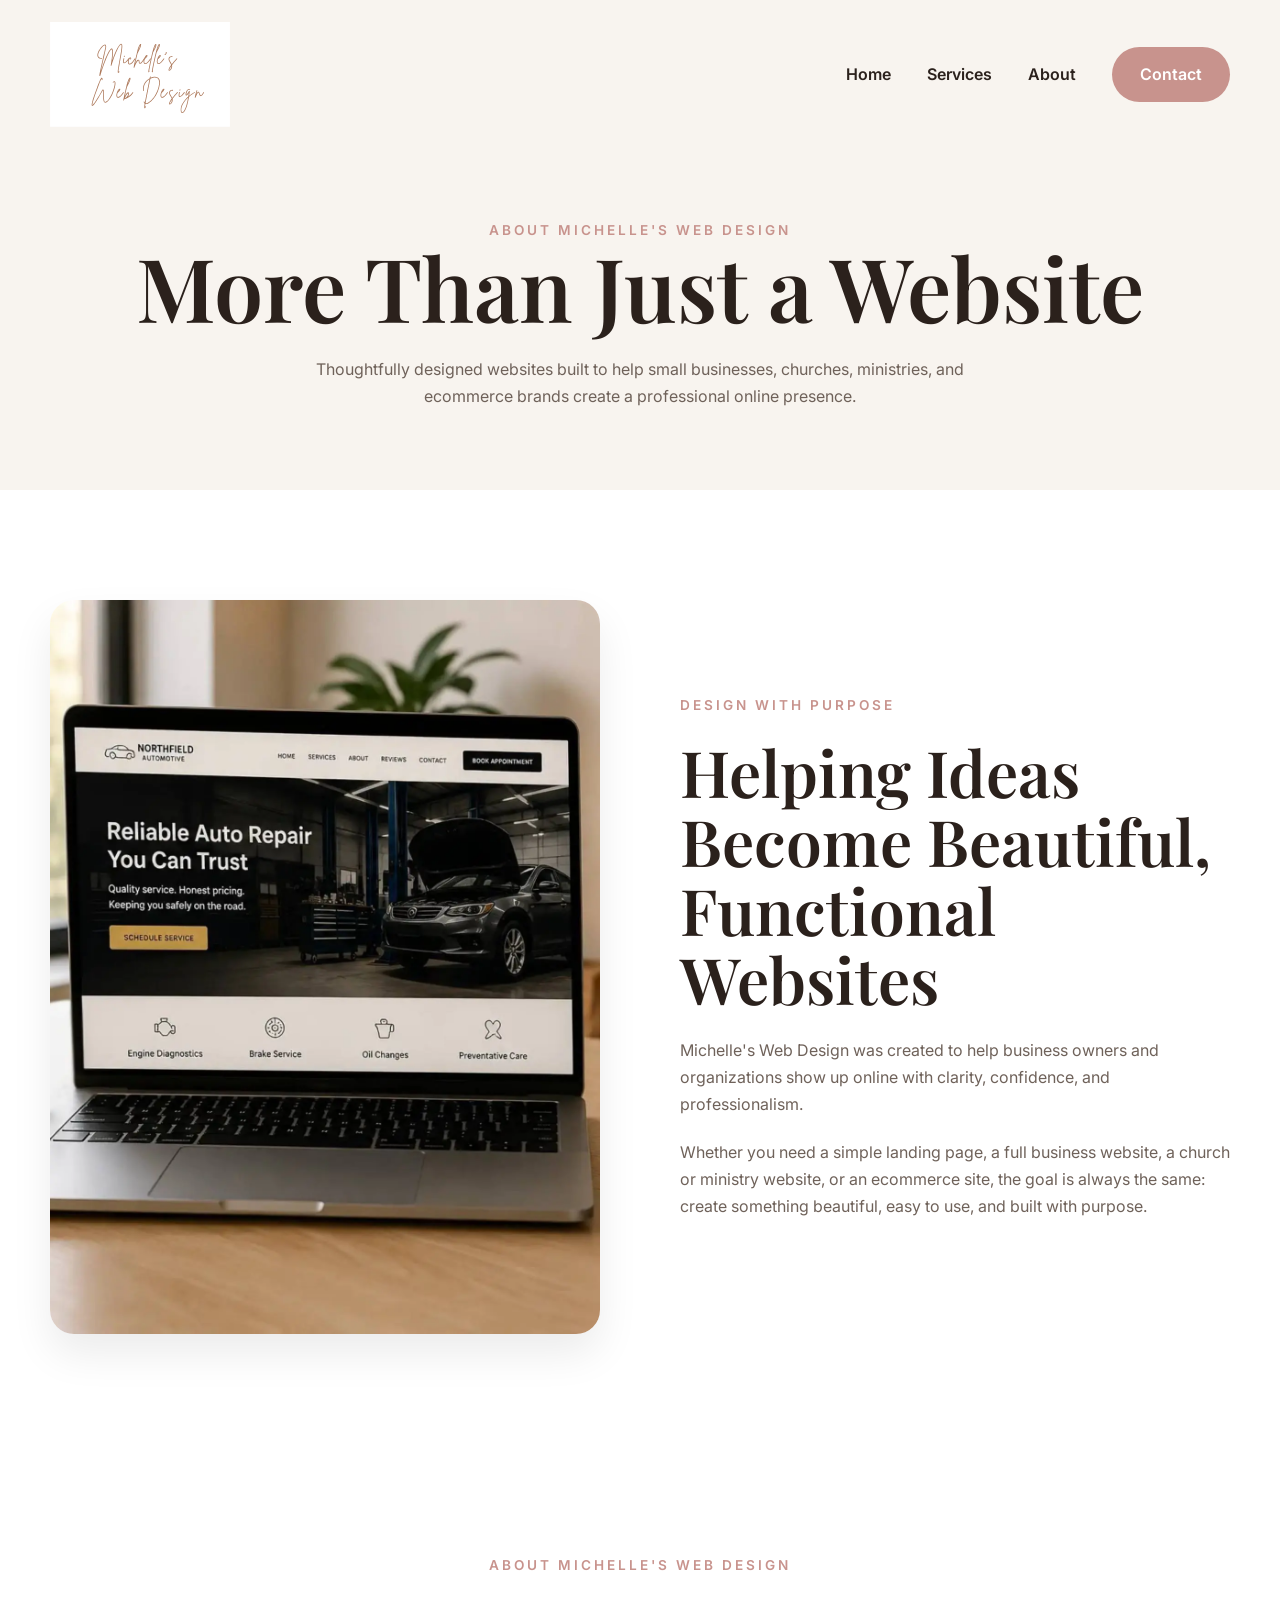
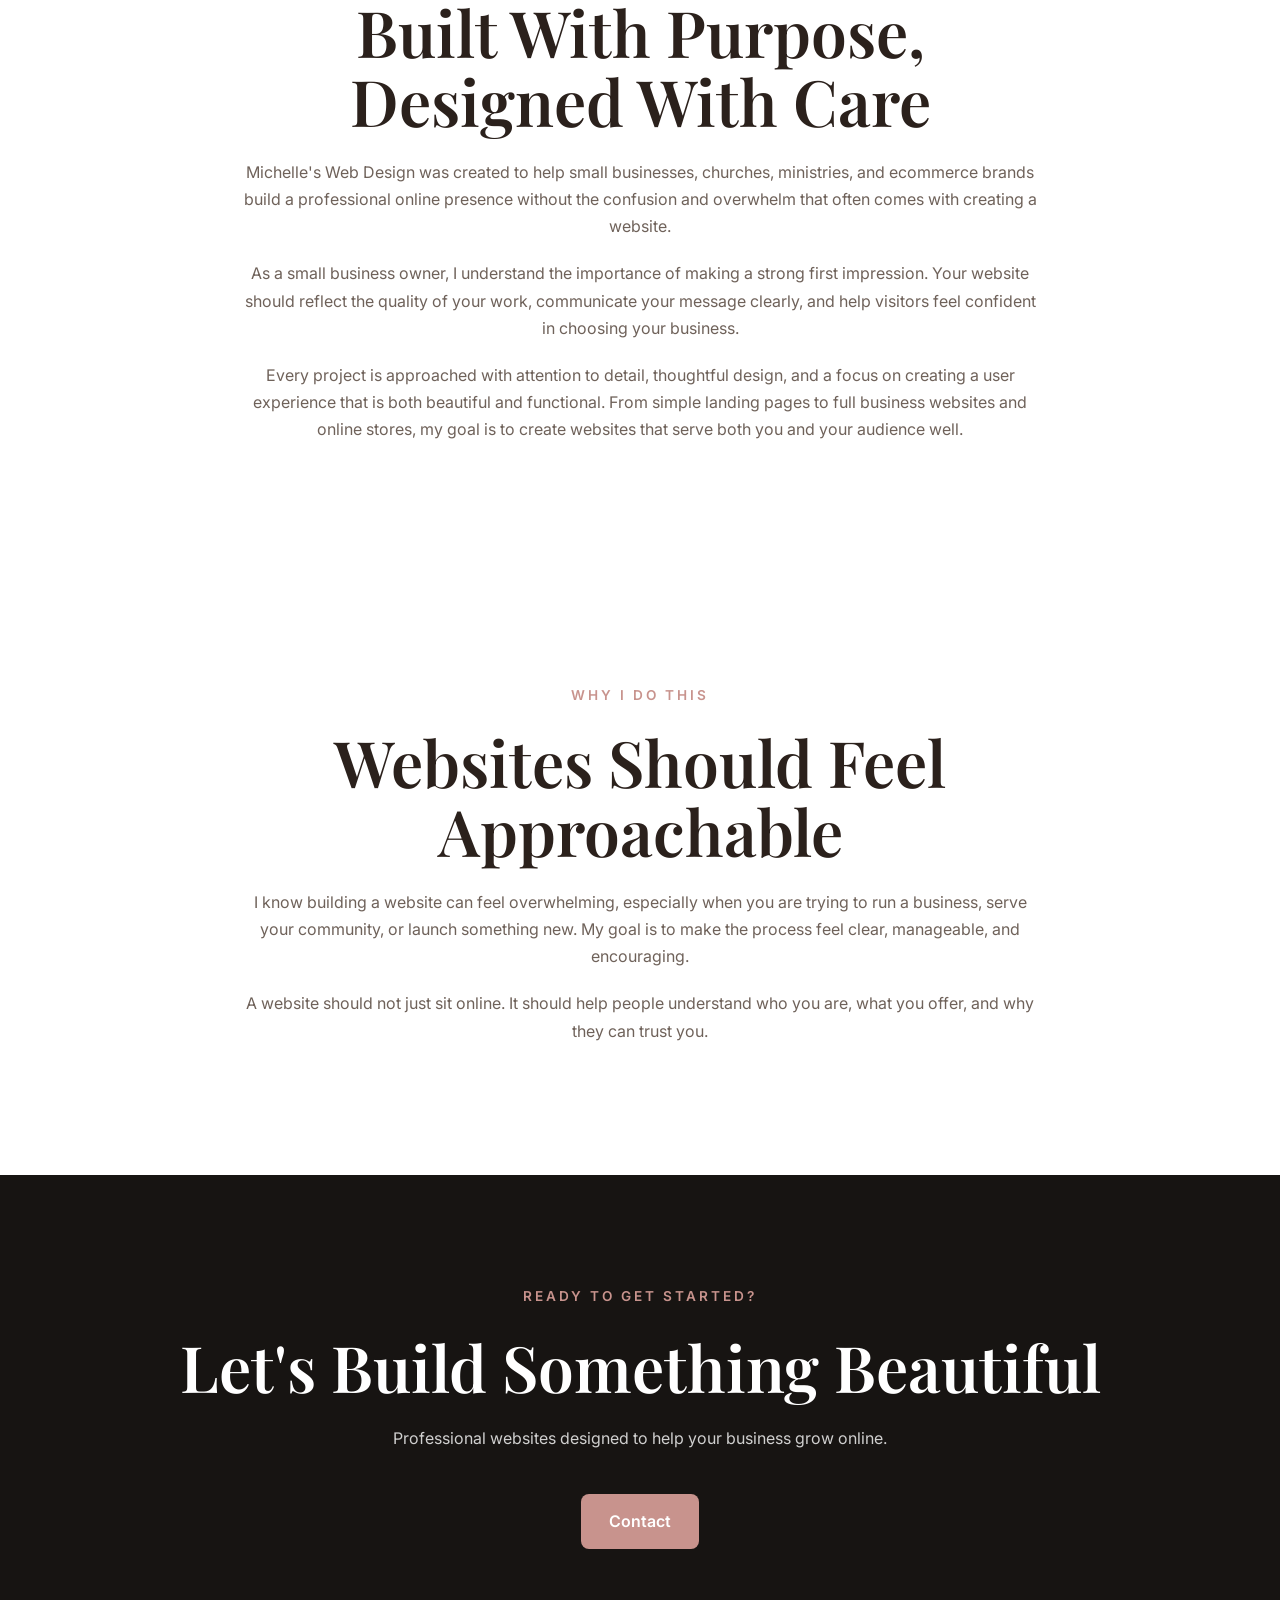
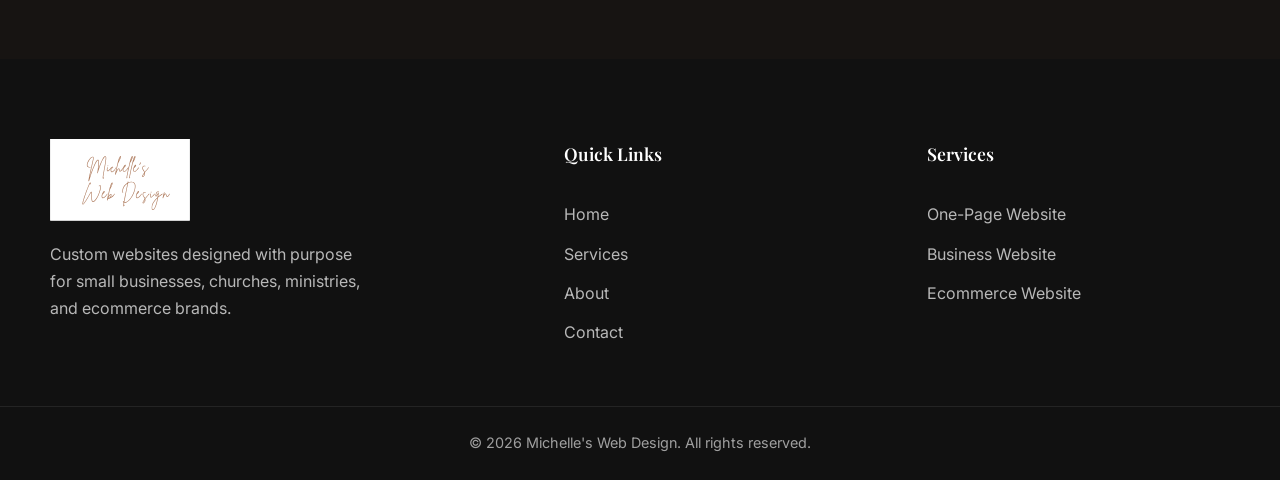
==== about.html @ 327fb6e1 "Rearrange navigation links in about.html" ====
<!DOCTYPE html>
<html lang="en">
  
<head>
  <meta charset="UTF-8" />
  <meta name="viewport" content="width=device-width, initial-scale=1.0, viewport-fit=cover" />
  <title>About Michelle's Web Design</title>
  <meta name="description" content="Learn more about Michelle's Web Design and the custom website design services created for small businesses, churches, ministries, and ecommerce brands." />
  <!-- Open Graph -->
  <meta property="og:title" content="About Michelle's Web Design" />
  <meta property="og:description" content="Learn more about Michelle's Web Design and the custom website design services created for small businesses, churches, ministries, and ecommerce brands." />
  <meta property="og:image" content="https://michelleswebdesign.net/images/social-share.jpg" />
  <meta property="og:url" content="https://michelleswebdesign.net/about.html" />
  <meta property="og:type" content="website" />
  <!-- Twitter / X -->
  <meta name="twitter:card" content="summary_large_image" />
  <meta name="twitter:title" content="About Michelle's Web Design" />
  <meta name="twitter:description" content="Learn more about Michelle's Web Design and the custom website design services created for small businesses, churches, ministries, and ecommerce brands." />
  <meta name="twitter:image" content="https://michelleswebdesign.net/images/social-share.jpg" />
  <!-- Favicon -->
  <link rel="icon" type="image/png" href="images/favicon.png" />
  <!-- Styles -->
  <link rel="stylesheet" href="css/style.css" />
  <!-- Fonts -->
  <link rel="preconnect" href="https://fonts.googleapis.com">
  <link rel="preconnect" href="https://fonts.gstatic.com" crossorigin>
  <link href="https://fonts.googleapis.com/css2?family=Inter:wght@400;500;600;700&family=Playfair+Display:wght@500;600;700&display=swap" rel="stylesheet">
</head>

<body>

   <header class="page-header">
    <div class="container nav-container">
      
      <a href="index.html" class="logo">
        <span class="nav-logo-wrap">
  <img
    src="images/michelles-web-design-logo-white-bg.svg"
    alt="Michelle's Web Design logo"
    class="nav-logo">
</span>
      
        <span class="logo-text">
          Michelle's
          <small>Web Design</small>
        </span>
      </a>

      <button class="menu-toggle" aria-label="Open navigation menu">
        ☰
      </button>

      <nav class="nav-menu">
         <a href="index.html">Home</a>
         <a href="services.html">Services</a>
         <a href="about.html">About</a>
         <a href="contact.html" class="nav-cta">Contact</a>
      </nav>
    </div>
  </header>

  <main>

    <section class="page-hero">
      <div class="container">
        <p class="eyebrow">About Michelle's Web Design</p>
        <h1>More Than Just a Website</h1>
        <p>
          Thoughtfully designed websites built to help small businesses, churches, ministries, and ecommerce brands create a professional online presence.
        </p>
      </div>
    </section>

    <section class="about-section">
      <div class="container about-grid">

        <div class="about-image">
          <img src="images/why-work-with-me-custom-website-design-workspace.webp" alt="Responsive website design displayed on desktop and mobile devices">
        </div>

        <div class="about-content">
          <p class="eyebrow">Design With Purpose</p>
          <h2>Helping Ideas Become Beautiful, Functional Websites</h2>
          <p>
            Michelle's Web Design was created to help business owners and organizations show up online with clarity, confidence, and professionalism.
          </p>
          <p>
            Whether you need a simple landing page, a full business website, a church or ministry website, or an ecommerce site, the goal is always the same: create something beautiful, easy to use, and built with purpose.
          </p>
        </div>

      </div>
    </section>

    <section class="about-story">
  <div class="container story-content">

    <p class="eyebrow">About Michelle's Web Design</p>

    <h2>Built With Purpose, Designed With Care</h2>

    <p>
      Michelle's Web Design was created to help small businesses, churches, ministries, and ecommerce brands build a professional online presence without the confusion and overwhelm that often comes with creating a website.
    </p>

    <p>
      As a small business owner, I understand the importance of making a strong first impression. Your website should reflect the quality of your work, communicate your message clearly, and help visitors feel confident in choosing your business.
    </p>

    <p>
      Every project is approached with attention to detail, thoughtful design, and a focus on creating a user experience that is both beautiful and functional. From simple landing pages to full business websites and online stores, my goal is to create websites that serve both you and your audience well.
    </p>

  </div>
</section>

    <section class="about-story">
      <div class="container story-content">
        <p class="eyebrow">Why I Do This</p>
        <h2>Websites Should Feel Approachable</h2>
        <p>
          I know building a website can feel overwhelming, especially when you are trying to run a business, serve your community, or launch something new. My goal is to make the process feel clear, manageable, and encouraging.
        </p>
        <p>
          A website should not just sit online. It should help people understand who you are, what you offer, and why they can trust you.
        </p>
      </div>
    </section>

    <section class="final-cta" id="contact">
      <div class="container final-cta-content">
        <p class="eyebrow">Ready to Get Started?</p>
        <h2>Let's Build Something Beautiful</h2>
        <p class="final-cta-copy">
          Professional websites designed to help your business grow online.
        </p>
        <a href="contact.html" class="final-cta-button">Contact</a>
      </div>
    </section>

  </main>

<footer class="footer">
  <div class="container footer-grid">

<div class="footer-brand">
  <div class="footer-logo-wrap">
    <img
      src="images/michelles-web-design-logo-white-bg.svg"
      alt="Michelle's Web Design logo"
      class="footer-logo">
  </div>

  <p class="footer-description">
    Custom websites designed with purpose for small businesses, churches, ministries, and ecommerce brands.
  </p>
</div>

    <div class="footer-links">
      <h3>Quick Links</h3>

      <a href="index.html">Home</a>
      <a href="services.html">Services</a>
      <a href="about.html">About</a>
      <a href="contact.html">Contact</a>
    </div>

    <div class="footer-links">
      <h3>Services</h3>

      <a href="services.html">One-Page Website</a>
      <a href="services.html">Business Website</a>
      <a href="services.html">Ecommerce Website</a>
    </div>

  </div>

  <div class="footer-bottom">
    <div class="container">
      <p>© 2026 Michelle's Web Design. All rights reserved.</p>
    </div>
  </div>
</footer>

<script src="js/script.js"></script>

</body>
</html>
---- css/style.css ----
/* =========================
   RESET
========================= */

* {
    margin: 0;
    padding: 0;
    box-sizing: border-box;
}

img {
    max-width: 100%;
    display: block;
}

html {
    scroll-behavior: smooth;
}

/* =========================
   VARIABLES
========================= */

:root {
    --black: #171412;
    --white: #FFFFFF;
    --rose: #C8938D;
    --rose-dark: #B77D77;
    --text: #2B211C;
    --text-light: #6F625A;
    --bg-soft: #F8F4EF;
}

/* =========================
   BASE
========================= */

body {
    font-family: 'Inter', sans-serif;
    color: var(--text);
    background: var(--white);
    line-height: 1.7;
}

h1,
h2,
h3 {
    font-family: 'Playfair Display', serif;
    font-weight: 600;
}

h1 {
    font-size: clamp(3.5rem, 7vw, 5.5rem);
    line-height: 1.02;
}

h2 {
    font-size: clamp(2.5rem, 5vw, 4rem);
    line-height: 1.08;
}

h3 {
    font-size: 1.4rem;
}

p {
    color: var(--text-light);
}

/* =========================
   LAYOUT
========================= */

.container {
    width: min(1180px, calc(100% - 40px));
    margin: 0 auto;
}

section {
    padding: 110px 0;
}

.section-heading {
    text-align: center;
    max-width: 700px;
    margin: 0 auto 80px;
}

.section-heading h2 {
    margin-bottom: 16px;
}

/* =========================
   TYPOGRAPHY
========================= */

.eyebrow {
    color: var(--rose);
    font-size: .85rem;
    text-transform: uppercase;
    letter-spacing: 3px;
    font-weight: 600;
    margin-bottom: 18px;
}

/* =========================
   BUTTONS
========================= */

.btn {
    display: inline-flex;
    align-items: center;
    justify-content: center;
    padding: 16px 32px;
    border: none;
    border-radius: 999px;
    text-decoration: none;
    font-weight: 600;
    font-family: inherit;
    font-size: inherit;
    cursor: pointer;
    transition: all .3s ease;
    appearance: none;
    -webkit-appearance: none;
}

.btn-primary {
    background: var(--rose);
    color: white;
}

.btn-primary:hover {
    background: var(--rose-dark);
    transform: translateY(-2px);
}

.btn-secondary {
    border: 1px solid rgba(255,255,255,.45);
    color: white;
}

.btn-secondary:hover {
    background: rgba(255,255,255,.08);
}

/* =========================
   HEADER & NAV
========================= */

/* Shared header layout */
.site-header,
.page-header {
    width: 100%;
    z-index: 1000;
    padding: 22px 0;
}

.site-header {
    position: absolute;
    top: 0;
    left: 0;
    background: rgba(23, 20, 18, 0.28);
    backdrop-filter: blur(8px);
    padding-top: env(safe-area-inset-top);
}

/* Interior page header: sits in normal page flow */
.page-header {
    position: relative;
    background: var(--bg-soft);
}

/* Navigation layout */
.nav-container {
    display: flex;
    justify-content: space-between;
    align-items: center;
}

/* Logo area */
.logo {
    text-decoration: none;
    display: flex;
    align-items: center;
    gap: 0;
}

.nav-logo-wrap {
    width: 180px;
    max-width: 180px;
    flex-shrink: 0;
}

.nav-logo {
    width: 175%;
    height: auto;
    display: block;
}

/* Make homepage hero logo white */
.site-header .nav-logo {
    filter: brightness(0) invert(1);
}

.logo-text {
    display: none;
}

.logo-text small {
    font-size: .9rem;
    font-weight: 500;
}

/* Desktop nav links */
.nav-menu {
    display: flex;
    align-items: center;
    gap: 36px;
}

.nav-menu a {
    text-decoration: none;
    font-weight: 600;
}

/* Homepage colors */
.site-header .logo,
.site-header .nav-menu a,
.site-header .menu-toggle {
    color: white;
}

/* Interior page colors */
.page-header .logo,
.page-header .nav-menu a,
.page-header .menu-toggle {
    color: var(--text);
}

/* Contact CTA */
.nav-cta {
    background: var(--rose);
    color: white !important;
    padding: 14px 28px;
    border-radius: 999px;
    font-weight: 700;
    transition: all .3s ease;
}

.nav-cta:hover {
    background: var(--rose-dark);
    transform: translateY(-2px);
}

/* Mobile hamburger hidden on desktop */
.menu-toggle {
    display: none;
}

/* =========================
   FOOTER
========================= */

.footer {
    background: #111;
    padding-top: 80px;
}

.footer-grid {
    display: grid;
    grid-template-columns: 1.5fr 1fr 1fr;
    gap: 60px;
    padding-bottom: 60px;
}

.footer-brand {
    display: flex;
    flex-direction: column;
    align-items: flex-start;
}

.footer-logo-wrap {
    width: 140px;
    max-width: 140px;
    margin-bottom: 20px;
}

.footer-logo {
    width: 100%;
    height: auto;
    display: block;
}

.footer-description {
    color: rgba(255,255,255,.7);
    max-width: 320px;
}

.footer-links h3 {
    color: white;
    margin-bottom: 20px;
    font-size: 1.1rem;
}

.footer-links {
    display: flex;
    flex-direction: column;
    gap: 12px;
}

.footer-links a {
    color: rgba(255,255,255,.7);
    text-decoration: none;
    transition: color .3s ease;
}

.footer-links a:hover {
    color: var(--rose);
}

.footer-bottom {
    border-top: 1px solid rgba(255,255,255,.08);
    padding: 24px 0;
    text-align: center;
}

.footer-bottom p {
    color: rgba(255,255,255,.6);
    font-size: .9rem;
}

/* =========================
   HOMEPAGE HERO
========================= */

.hero {
    min-height: 100vh;
    background-image:
        linear-gradient(rgba(0,0,0,.42), rgba(0,0,0,.42)),
        url('../images/custom-web-design-workspace.webp');
    background-size: cover;
    background-position: 68% center;
    display: flex;
    align-items: center;
}

.hero-content {
    max-width: 700px;
    color: white;
    padding-top: 45px;
    transform: translateX(-220px);
}

.hero-content h1,
.hero-description,
.hero-buttons,
.hero-content .eyebrow {
    text-align: left;
}

.hero-content h1 {
    color: white;
    margin-bottom: 28px;
}

.hero-description {
    color: rgba(255,255,255,.92);
    font-size: 1.2rem;
    margin-bottom: 42px;
    max-width: 600px;
}

.hero-buttons {
    display: flex;
    gap: 18px;
    flex-wrap: wrap;
}

/* =========================
   PAGE HERO
========================= */

.page-hero {
    padding: 70px 0 80px;
    background: var(--bg-soft);
    text-align: center;
}

.page-hero h1 {
    margin-bottom: 24px;
}

.page-hero p {
    max-width: 700px;
    margin: 0 auto;
}
/* =========================
   BENEFITS
========================= */

.benefits {
    background: var(--bg-soft);
}

.benefits-grid {
    display: grid;
    grid-template-columns: repeat(5, 1fr);
    gap: 24px;
}

.benefit-card {
    text-align: center;
}

.benefit-icon {
    color: var(--rose);
    font-size: 2rem;
    margin-bottom: 14px;
    display: block;
}

/* =========================
   PORTFOLIO
========================= */

.work-grid {
    display: grid;
    grid-template-columns: repeat(2, 1fr);
    gap: 40px;
}

.work-card h3 {
    margin-bottom: 10px;
}

.work-image {
    aspect-ratio: 4/3;
    border-radius: 24px;
    overflow: hidden;
    margin-bottom: 20px;
}

.work-image img {
    width: 100%;
    height: 100%;
    object-fit: cover;
    display: block;
}

.work-card:hover .work-image img {
    transform: scale(1.03);
    transition: transform .3s ease;
}

.project-link {
    color: var(--rose);
    text-decoration: none;
    font-weight: 600;
}

/* =========================
   WHY SECTION
========================= */

.why-section {
    background: #fcfaf8;
}

.why-grid {
    display: grid;
    grid-template-columns: 1fr 1fr;
    gap: 80px;
}

.why-image img {
    width: 100%;
    height: 100%;
    object-fit: cover;
    object-position: center center;
    border-radius: 24px;
    box-shadow: 0 20px 40px rgba(0,0,0,.08);
}

.why-item {
    margin-bottom: 36px;
}

/* =========================
   FINAL CTA
========================= */

.final-cta {
    background: var(--black);
    color: white;
    text-align: center;
    padding: 110px 0;
}

.final-cta-content {
    display: flex;
    flex-direction: column;
    align-items: center;
}

.final-cta .eyebrow {
    margin-bottom: 24px;
}

.final-cta h2 {
    color: white;
    margin-bottom: 24px;
}

.final-cta-copy {
    color: rgba(255,255,255,.8);
    max-width: 560px;
    margin: 0 auto 42px;
}

.final-cta-button {
    display: inline-flex;
    align-items: center;
    justify-content: center;
    background: var(--rose);
    color: white;
    padding: 14px 28px;
    border-radius: 8px;
    text-decoration: none;
    font-weight: 600;
}

.final-cta-button:hover {
    background: var(--rose-dark);
}

/* =========================
   CONTACT PAGE
========================= */

.contact-section {
    padding: 100px 0;
}

.contact-grid {
    display: grid;
    grid-template-columns: 1fr 1.2fr;
    gap: 80px;
    align-items: start;
}

.contact-info h2 {
    margin-bottom: 20px;
}

.contact-info p {
    margin-bottom: 24px;
}

.contact-detail {
    margin-top: 32px;
}

.contact-detail h3 {
    margin-bottom: 8px;
}

.contact-detail a {
    color: var(--rose);
    text-decoration: none;
    font-weight: 600;
}

.contact-form {
    background: white;
    padding: 40px;
    border-radius: 24px;
    box-shadow: 0 20px 40px rgba(0,0,0,.08);
    display: flex;
    flex-direction: column;
    gap: 16px;
}

.contact-form label {
    font-weight: 600;
    color: var(--text);
}

.contact-form input,
.contact-form select,
.contact-form textarea {
    width: 100%;
    display: block;
    padding: 16px;
    border: 1px solid #ddd;
    border-radius: 12px;
    font-family: inherit;
    font-size: 1rem;
    background: white;
}

.contact-form textarea {
    resize: vertical;
    min-height: 180px;
}

.contact-form input:focus,
.contact-form select:focus,
.contact-form textarea:focus {
    outline: none;
    border-color: var(--rose);
}

.contact-form button {
    border: none;
    cursor: pointer;
    width: fit-content;
    margin-top: 10px;
}

/* =========================
   ABOUT PAGE
========================= */

.about-section {
    background: white;
}

.about-grid {
    display: grid;
    grid-template-columns: 1fr 1fr;
    gap: 80px;
    align-items: center;
}

.about-image img {
    width: 100%;
    border-radius: 24px;
    box-shadow: 0 20px 40px rgba(0,0,0,.08);
}

.about-content h2 {
    margin-bottom: 24px;
}

.about-content p {
    margin-bottom: 20px;
}

.about-values {
    background: var(--bg-soft);
}

.about-story {
    background: white;
}

.story-content {
    max-width: 800px;
    margin: 0 auto;
    text-align: center;
}

.story-content h2 {
    margin-bottom: 24px;
}

.story-content p {
    margin-bottom: 20px;
}

/* =========================
   SERVICES PAGE
========================= */

.packages-section {
    padding: 100px 0;
    background: var(--white);
}

.packages-grid {
    display: grid;
    grid-template-columns: repeat(2, 1fr);
    gap: 36px;
}

.package-card {
    border: 1px solid #ede8e3;
    border-radius: 24px;
    overflow: hidden;
    display: flex;
    flex-direction: column;
    transition: box-shadow .3s ease, transform .3s ease;
}

.package-card:hover {
    box-shadow: 0 20px 40px rgba(0,0,0,.08);
    transform: translateY(-4px);
}

.package-image {
    height: 180px;
    overflow: hidden;
    background: var(--bg-soft);
    display: flex;
    align-items: center;
    justify-content: center;
}

.package-image img {
    max-width: 85%;
    max-height: 85%;
    width: auto;
    height: auto;
    object-fit: contain;
    display: block;
}

.package-body {
    padding: 32px;
    display: flex;
    flex-direction: column;
    flex: 1;
}

.package-price {
    font-family: 'Playfair Display', serif;
    font-size: 2rem;
    font-weight: 700;
    color: var(--rose);
    margin-bottom: 8px;
}

.package-body h3 {
    font-size: 1.5rem;
    margin-bottom: 12px;
    color: var(--text);
}

.package-body > p {
    margin-bottom: 24px;
    line-height: 1.7;
}

.package-features {
    list-style: none;
    margin-bottom: 28px;
    display: flex;
    flex-direction: column;
    gap: 10px;
}

.package-features li {
    display: flex;
    align-items: flex-start;
    gap: 10px;
    color: var(--text-light);
    font-size: .95rem;
}

.package-features li::before {
    content: '✦';
    color: var(--rose);
    font-size: .7rem;
    margin-top: 5px;
    flex-shrink: 0;
}

.package-addons {
    margin: 24px 0 0;
    padding: 20px 0 0;
    border-top: 1px solid #ede8e3;
    display: flex;
    flex-direction: column;
    gap: 14px;
}

.package-addons label {
    display: flex;
    align-items: center;
    gap: 10px;
    font-size: .95rem;
    color: var(--text);
    line-height: 1.5;
}

.package-addons input[type="checkbox"] {
    accent-color: var(--rose);
    width: 16px;
    height: 16px;
    flex-shrink: 0;
}

.package-footer {
    margin-top: auto;
    padding-top: 24px;
    border-top: none;
    display: flex;
    align-items: center;
    justify-content: space-between;
    gap: 16px;
    flex-wrap: wrap;
}

.package-code {
    font-size: .8rem;
    color: var(--text-light);
    letter-spacing: 1px;
}

.bundle-section {
    background: var(--black);
    padding: 80px 0;
}

.bundle-card {
    max-width: 820px;
    margin: 0 auto;
    text-align: center;
}

.bundle-card .eyebrow {
    color: var(--rose);
}

.bundle-card h2 {
    color: white;
    margin-bottom: 16px;
}

.bundle-card > p {
    color: rgba(255,255,255,.75);
    max-width: 560px;
    margin: 0 auto 40px;
}

.bundle-price {
    display: inline-block;
    font-family: 'Playfair Display', serif;
    font-size: 3rem;
    font-weight: 700;
    color: var(--rose);
    margin-bottom: 36px;
}

.bundle-features {
    display: flex;
    flex-wrap: wrap;
    justify-content: center;
    gap: 14px;
    margin-bottom: 40px;
}

.bundle-tag {
    background: rgba(255,255,255,.08);
    border: 1px solid rgba(255,255,255,.15);
    color: white;
    padding: 10px 20px;
    border-radius: 999px;
    font-size: .9rem;
}

.addons-section {
    padding: 100px 0;
    background: var(--bg-soft);
}

.addons-grid {
    display: grid;
    grid-template-columns: repeat(3, 1fr);
    gap: 24px;
}

.addon-card {
    background: white;
    border-radius: 16px;
    padding: 28px;
    border: 1px solid #ede8e3;
    transition: box-shadow .3s ease;
}

.addon-card:hover {
    box-shadow: 0 10px 30px rgba(0,0,0,.07);
}

.addon-price {
    font-family: 'Playfair Display', serif;
    font-size: 1.4rem;
    font-weight: 700;
    color: var(--rose);
    margin-bottom: 8px;
}

.addon-card h3 {
    font-size: 1.1rem;
    margin-bottom: 10px;
    color: var(--text);
}

.addon-card p {
    font-size: .9rem;
    line-height: 1.6;
}

.addon-badge {
    display: inline-block;
    background: var(--bg-soft);
    color: var(--rose);
    font-size: .75rem;
    font-weight: 600;
    padding: 4px 10px;
    border-radius: 999px;
    margin-bottom: 12px;
    text-transform: uppercase;
    letter-spacing: 1px;
}

.services-cta {
    background: var(--white);
    padding: 100px 0;
    text-align: center;
}

.services-cta h2 {
    margin-bottom: 20px;
}

.services-cta p {
    max-width: 520px;
    margin: 0 auto 40px;
}

/* =========================
   RESPONSIVE
========================= */

@media (max-width: 992px) {

    .nav-menu {
        display: none;
    }

    .nav-menu.open {
        display: flex;
        flex-direction: column;
        position: absolute;
        top: 100%;
        left: 0;
        width: 100%;
        background: rgba(23, 20, 18, 0.96);
        padding: 24px 20px;
        gap: 20px;
        text-align: center;
        z-index: 1001;
    }

    .nav-menu.open a {
        color: white;
    }

    .menu-toggle {
        display: block;
        background: none;
        border: none;
        font-size: 2rem;
        cursor: pointer;
    }

    .site-header .menu-toggle {
        color: white;
    }

    .page-header .menu-toggle {
        color: var(--text);
    }

    .benefits-grid {
    grid-template-columns: 1fr;
    max-width: 340px;
    margin: 0 auto;
    }

    .work-grid,
    .why-grid,
    .about-grid,
    .packages-grid,
    .contact-grid {
        grid-template-columns: 1fr;
    }

    .addons-grid {
        grid-template-columns: repeat(2, 1fr);
    }

    .contact-grid {
        gap: 50px;
    }
}

@media (max-width: 768px) {

    section {
        padding: 80px 0;
    }

   section.hero {
    min-height: 100svh;
    display: flex;
    align-items: flex-start;
    justify-content: center;
    padding: 160px 0 60px;
    background-position: 78% center;
}

 section.hero .hero-content {
    text-align: left;
    padding-top: 0;
    margin-top: 0;
    padding-left: 24px;
    padding-right: 24px;
}

  section.hero .hero-content .eyebrow {
    max-width: 320px;
    margin: 0 0 20px;
    font-size: 0.72rem;
    letter-spacing: 2px;
    line-height: 1.8;
}

    h1 {
        font-size: 3rem;
        line-height: 1.05;
    }

    .hero-description {
        max-width: 320px;
        margin-left: auto;
        margin-right: auto;
        font-size: 1.05rem;
        line-height: 1.7;
    }

    .hero-buttons {
        justify-content: center;
    }

    .contact-form {
        padding: 28px;
    }

    .footer {
        padding-top: 55px;
    }

    .footer-grid {
        grid-template-columns: 1fr;
        gap: 28px;
        text-align: center;
        padding-bottom: 45px;
    }

    .footer-brand {
        display: flex;
        flex-direction: column;
        align-items: center;
    }

    .footer-logo-wrap {
        width: 125px;
        max-width: 125px;
        margin-bottom: 18px;
    }

    .footer-description {
        max-width: 100%;
        font-size: 1rem;
        line-height: 1.6;
    }

    .footer-links {
        align-items: center;
        gap: 10px;
    }

    .footer-links h3 {
        margin-bottom: 12px;
    }

    .footer-links a {
        font-size: 1rem;
    }

    .footer-bottom {
        padding: 20px 0;
    }

      .nav-logo {
        width: 100%;
        height: auto;
        display: block;
    }

    .logo-text {
        display: none;
    }

    .logo {
        gap: 0;
    }
}

@media (max-width: 600px) {

    .addons-grid {
        grid-template-columns: 1fr;
    }

    .bundle-price {
        font-size: 2.2rem;
    }
}
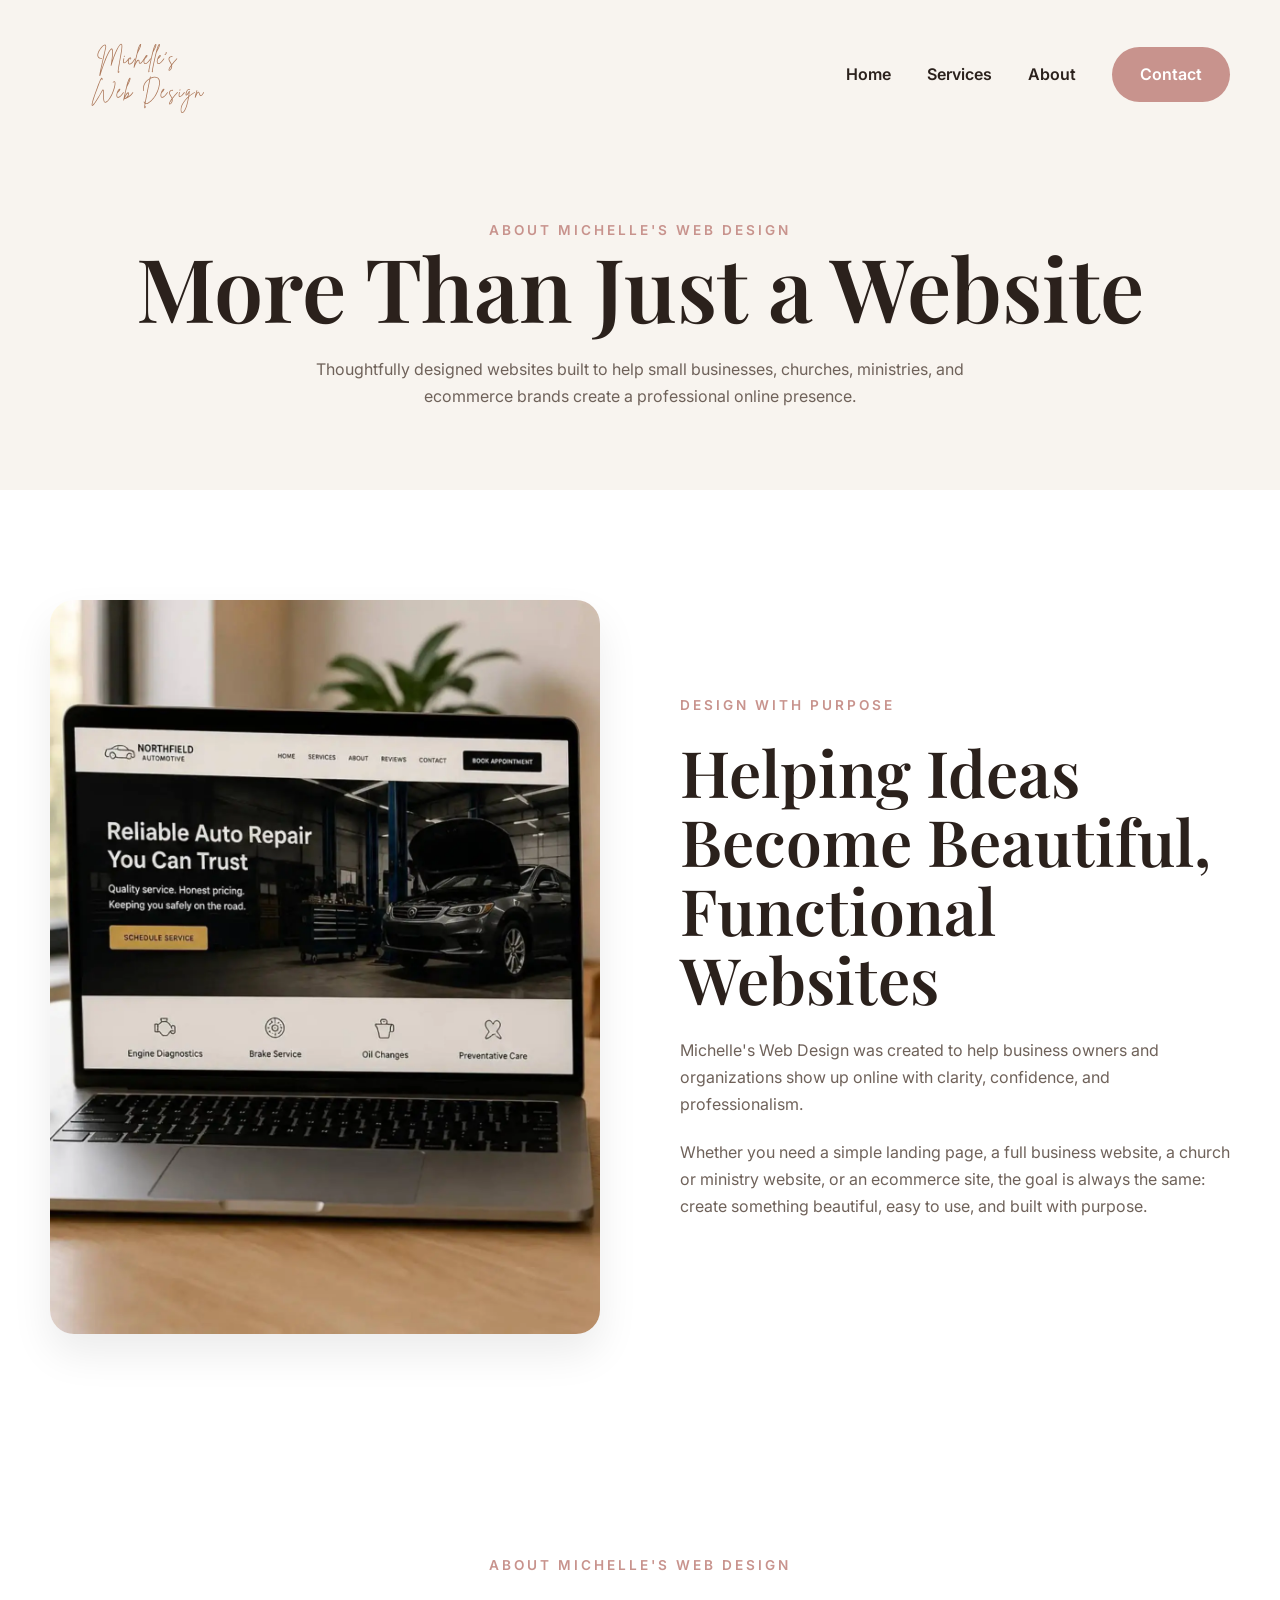
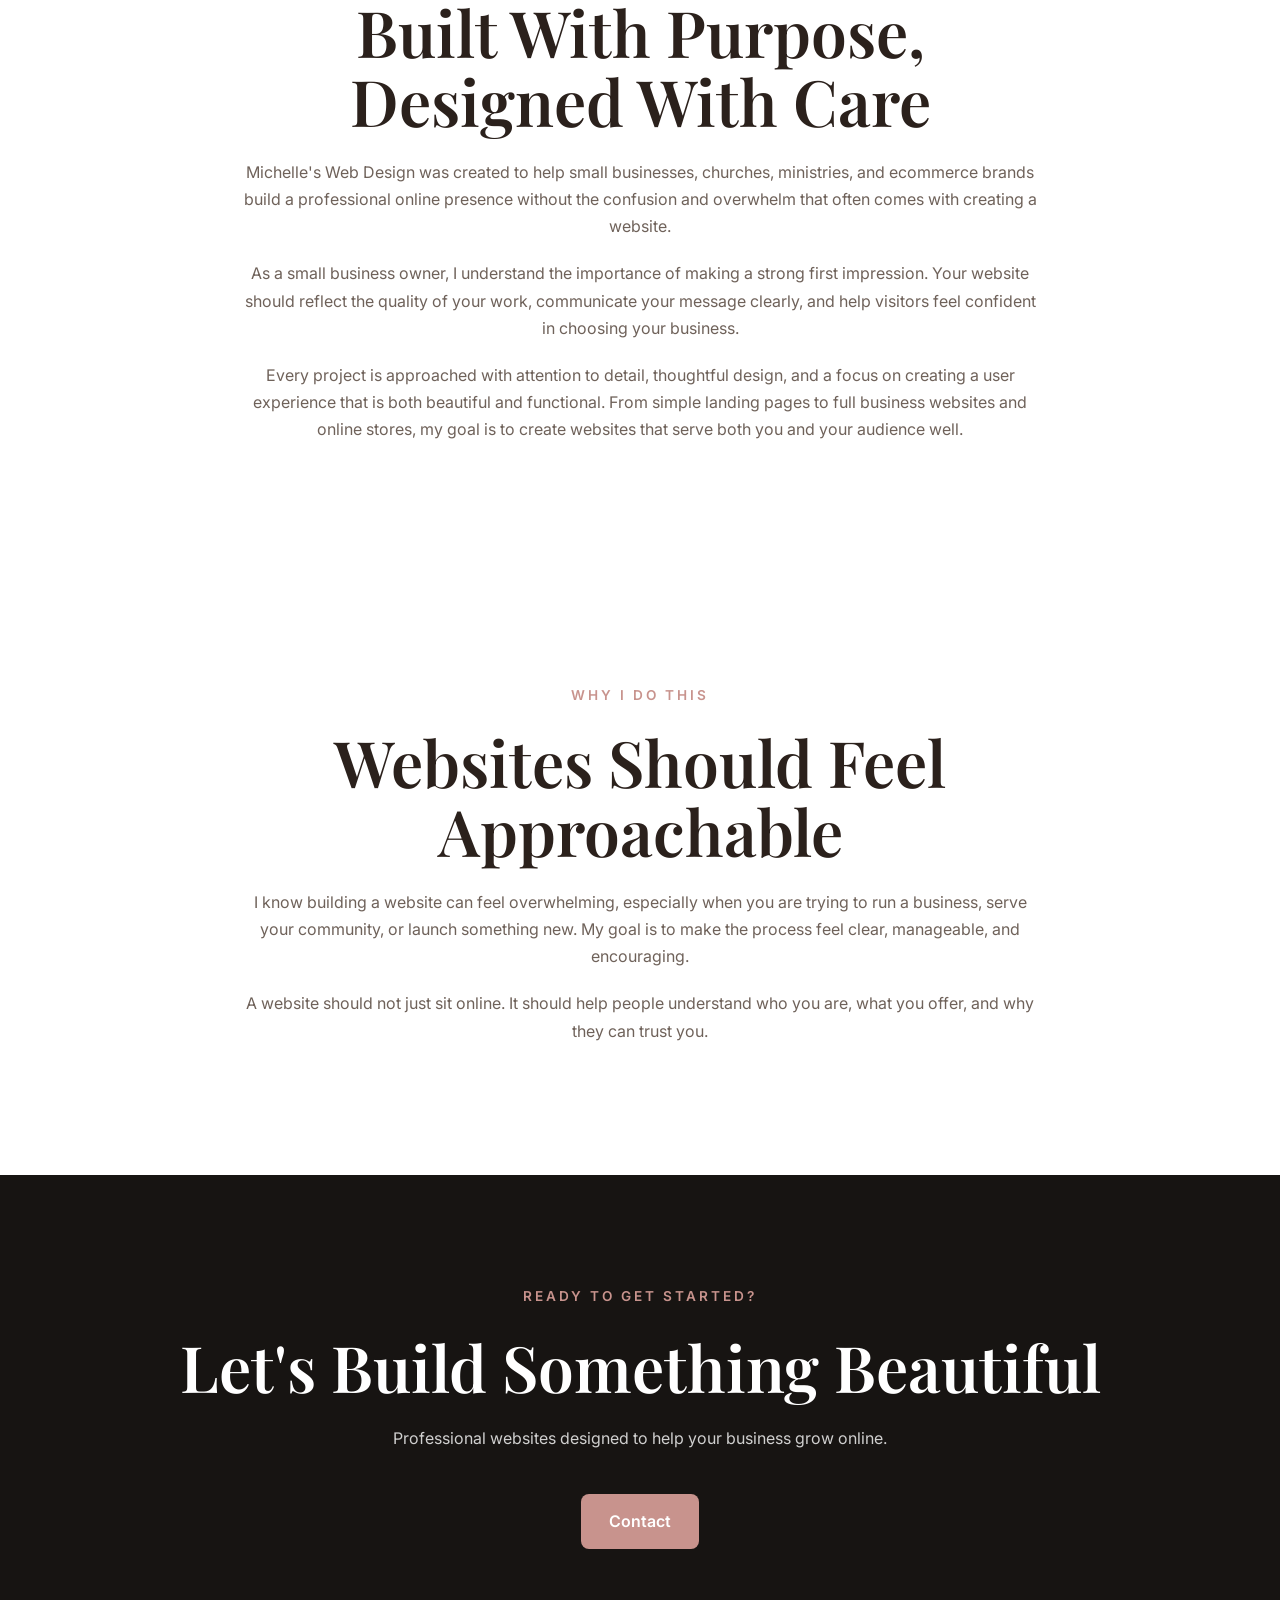
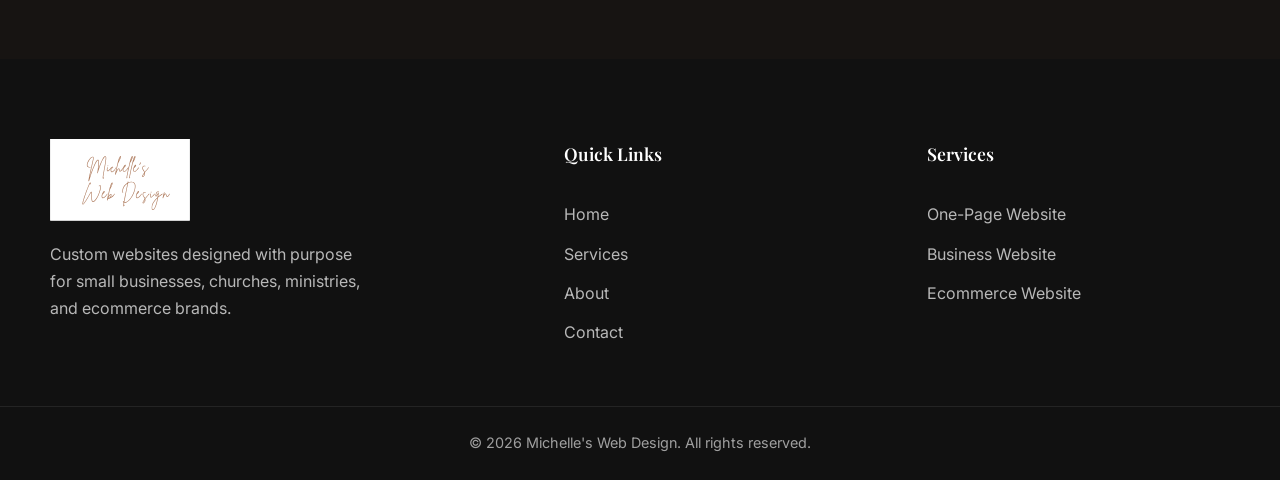
==== commit 72ee66c4: "Update logo image source in about.html" ====
--- a/about.html
+++ b/about.html
@@ -35,7 +35,7 @@
       <a href="index.html" class="logo">
         <span class="nav-logo-wrap">
   <img
-    src="images/michelles-web-design-logo-white-bg.svg"
+    src="images/michelles-web-design-logo.svg"
     alt="Michelle's Web Design logo"
     class="nav-logo">
 </span>
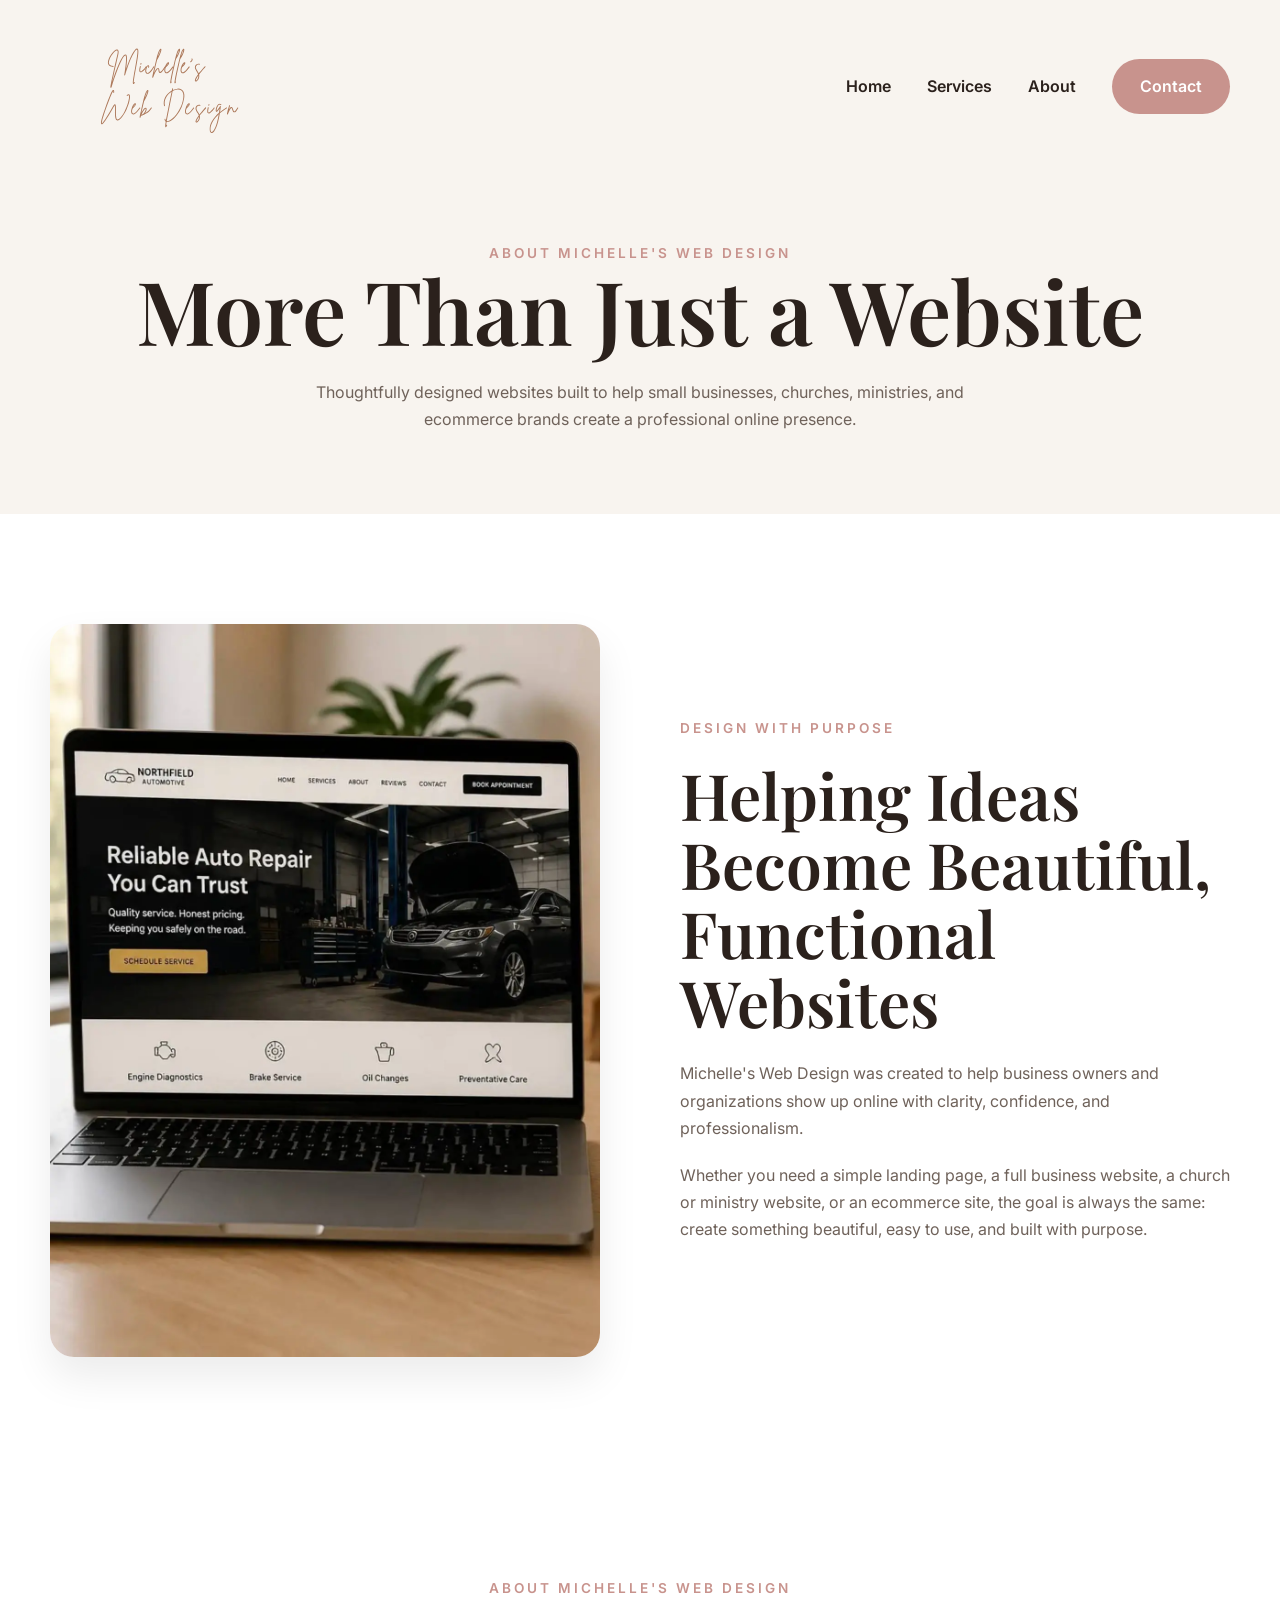
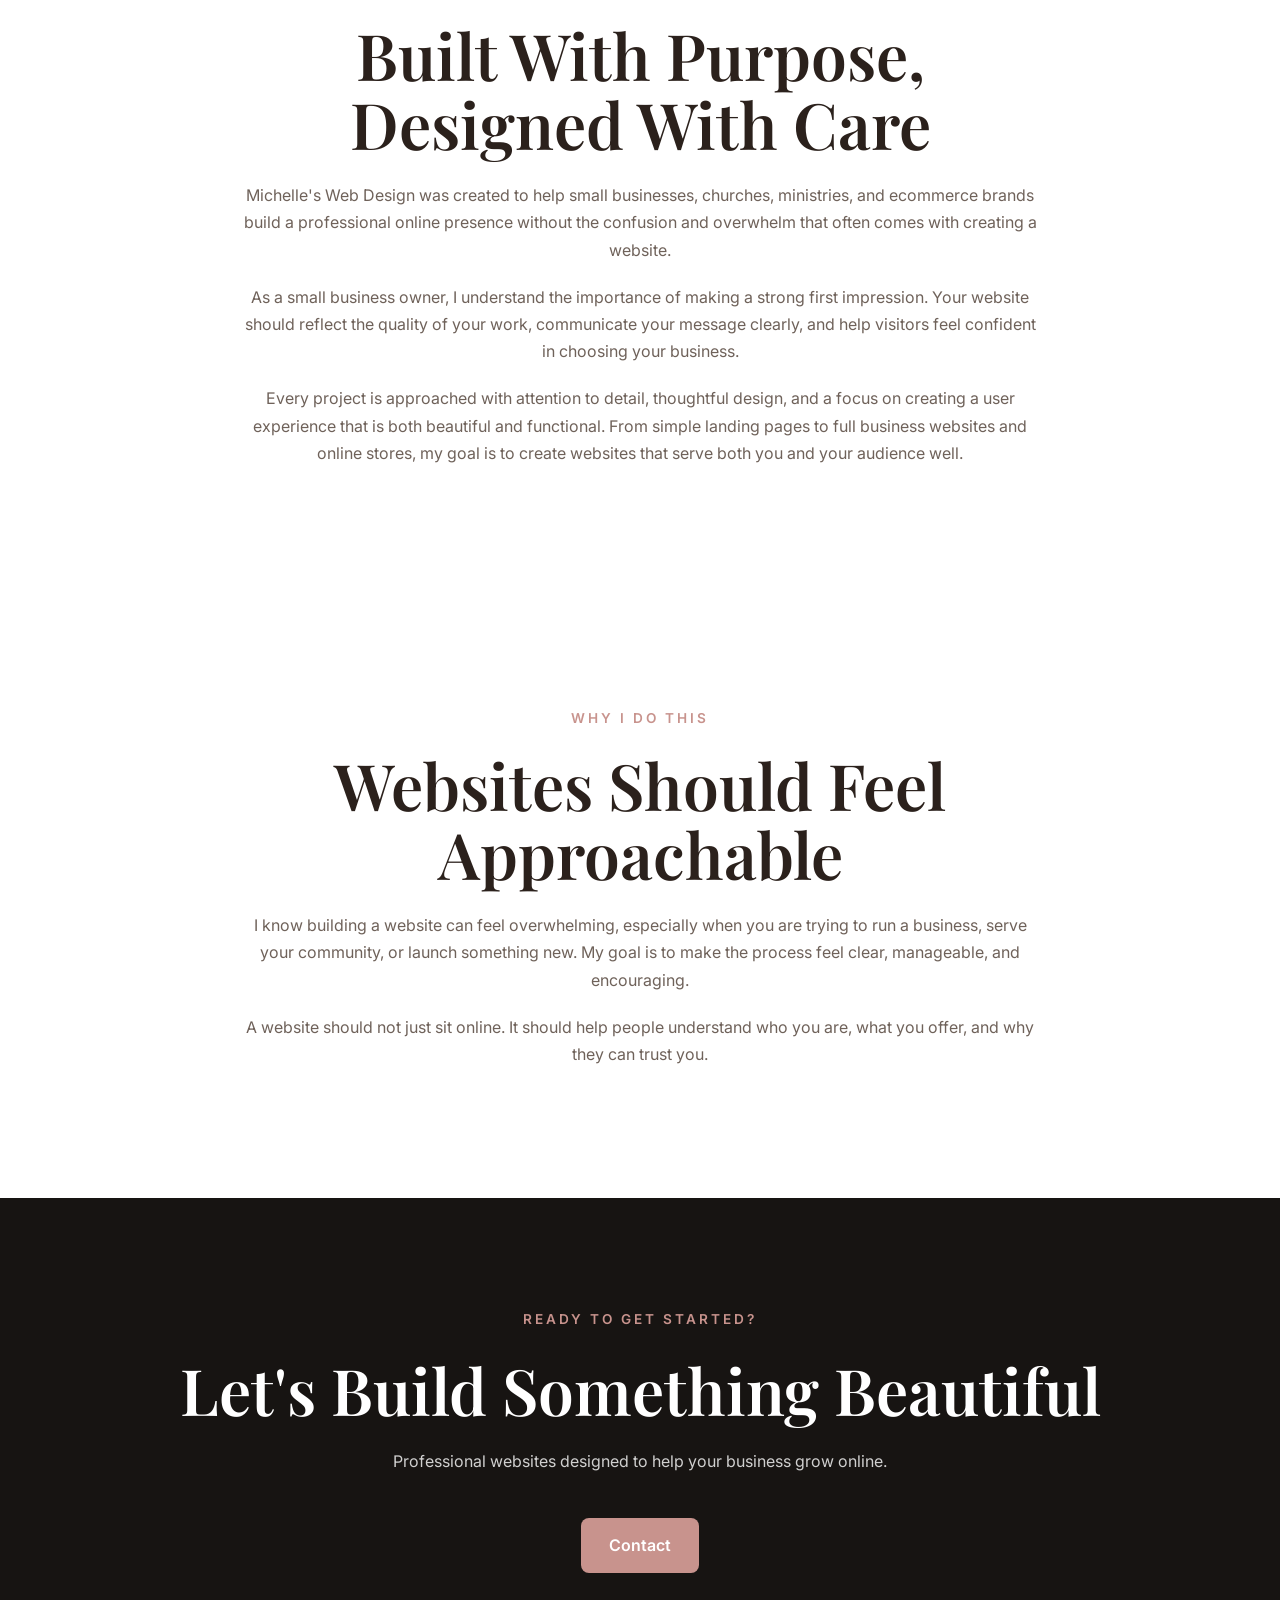
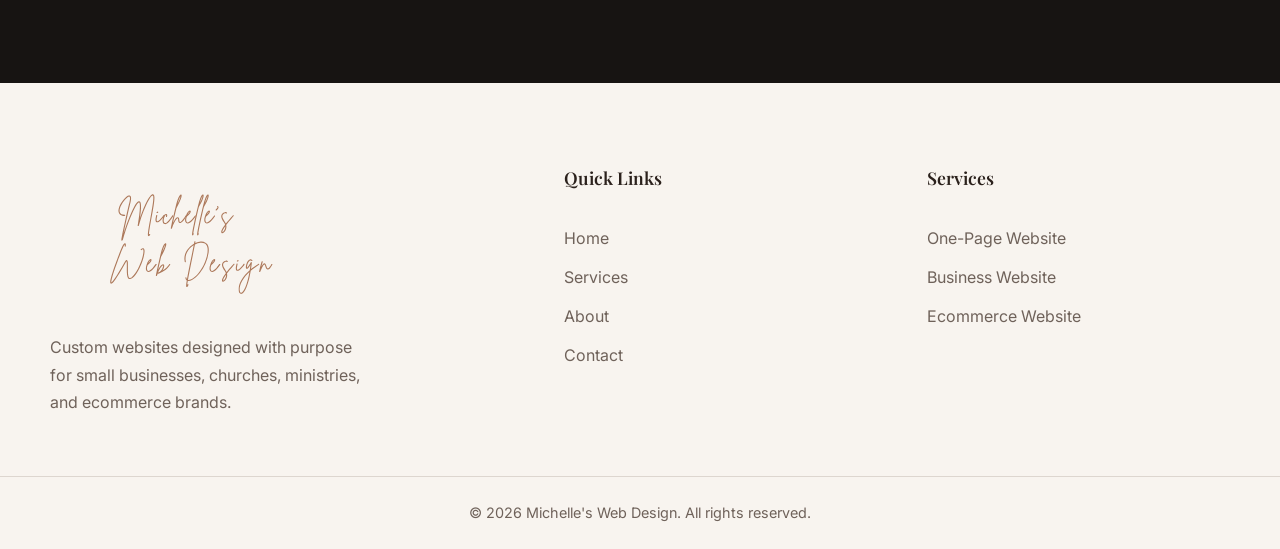
==== commit 16d05f0b: "Update footer logo source in about.html" ====
--- a/about.html
+++ b/about.html
@@ -146,7 +146,7 @@
 <div class="footer-brand">
   <div class="footer-logo-wrap">
     <img
-      src="images/michelles-web-design-logo-white-bg.svg"
+      src="images/michelles-web-design-logo.svg"
       alt="Michelle's Web Design logo"
       class="footer-logo">
   </div>
@@ -181,8 +181,7 @@
     </div>
   </div>
 </footer>
-
+  
 <script src="js/script.js"></script>
-
 </body>
 </html>
--- a/css/style.css
+++ b/css/style.css
@@ -25,7 +25,7 @@
     --black: #171412;
     --white: #FFFFFF;
     --rose: #C8938D;
-    --rose-dark: #B77D77;
+   --rose-dark: #B77D77;
     --text: #2B211C;
     --text-light: #6F625A;
     --bg-soft: #F8F4EF;
@@ -76,6 +76,10 @@
     margin: 0 auto;
 }
 
+.featured-work .container {
+    width: min(1450px, calc(100% - 60px));
+}
+
 section {
     padding: 110px 0;
 }
@@ -83,7 +87,7 @@
 .section-heading {
     text-align: center;
     max-width: 700px;
-    margin: 0 auto 80px;
+    margin: 0 auto 50px;
 }
 
 .section-heading h2 {
@@ -159,8 +163,8 @@
     position: absolute;
     top: 0;
     left: 0;
-    background: rgba(23, 20, 18, 0.28);
-    backdrop-filter: blur(8px);
+    background: transparent;
+    backdrop-filter: none;
     padding-top: env(safe-area-inset-top);
 }
 
@@ -186,8 +190,8 @@
 }
 
 .nav-logo-wrap {
-    width: 180px;
-    max-width: 180px;
+    width: 220px;
+    max-width: 220px;
     flex-shrink: 0;
 }
 
@@ -262,7 +266,7 @@
 ========================= */
 
 .footer {
-    background: #111;
+    background: var(--bg-soft);
     padding-top: 80px;
 }
 
@@ -280,8 +284,8 @@
 }
 
 .footer-logo-wrap {
-    width: 140px;
-    max-width: 140px;
+    width: 260px;
+    max-width: 260px;
     margin-bottom: 20px;
 }
 
@@ -292,24 +296,25 @@
 }
 
 .footer-description {
-    color: rgba(255,255,255,.7);
+    color: var(--text-light);
     max-width: 320px;
 }
 
+.footer-links {
+    display: flex;
+    flex-direction: column;
+    align-items: flex-start;
+    gap: 12px;
+}
+
 .footer-links h3 {
-    color: white;
+    color: var(--text);
     margin-bottom: 20px;
     font-size: 1.1rem;
 }
 
-.footer-links {
-    display: flex;
-    flex-direction: column;
-    gap: 12px;
-}
-
 .footer-links a {
-    color: rgba(255,255,255,.7);
+    color: var(--text-light);
     text-decoration: none;
     transition: color .3s ease;
 }
@@ -319,13 +324,13 @@
 }
 
 .footer-bottom {
-    border-top: 1px solid rgba(255,255,255,.08);
+    border-top: 1px solid #ddd6cf;
     padding: 24px 0;
     text-align: center;
 }
 
 .footer-bottom p {
-    color: rgba(255,255,255,.6);
+    color: var(--text-light);
     font-size: .9rem;
 }
 
@@ -336,10 +341,10 @@
 .hero {
     min-height: 100vh;
     background-image:
-        linear-gradient(rgba(0,0,0,.42), rgba(0,0,0,.42)),
+        linear-gradient(rgba(0,0,0,.50), rgba(0,0,0,.50)),
         url('../images/custom-web-design-workspace.webp');
     background-size: cover;
-    background-position: 68% center;
+    background-position: 86% 52;
     display: flex;
     align-items: center;
 }
@@ -425,17 +430,30 @@
 
 .work-grid {
     display: grid;
-    grid-template-columns: repeat(2, 1fr);
-    gap: 40px;
+    grid-template-columns: repeat(4, 1fr);
+    gap: 24px;
+}
+
+.work-card {
+    min-width: 0;
+    text-align: center;
+    transition: transform .3s ease;
+}
+
+.work-card:hover {
+    transform: translateY(-6px);
 }
 
 .work-card h3 {
-    margin-bottom: 10px;
+    font-size: 1.45rem;
+    line-height: 1.2;
+    margin-top: 18px;
+    margin-bottom: 0;
 }
 
 .work-image {
     aspect-ratio: 4/3;
-    border-radius: 24px;
+    border-radius: 14px;
     overflow: hidden;
     margin-bottom: 20px;
 }
@@ -464,27 +482,42 @@
 
 .why-section {
     background: #fcfaf8;
-}
-
-.why-grid {
+    padding: 110px 0;
+}
+
+.why-content-center {
+    max-width: 1000px;
+    margin: 0 auto;
+    text-align: center;
+}
+
+.why-content-center h2 {
+    margin-bottom: 24px;
+}
+
+.why-intro {
+    max-width: 700px;
+    margin: 0 auto 60px;
+    font-size: 1.1rem;
+}
+
+.why-feature-list {
     display: grid;
-    grid-template-columns: 1fr 1fr;
-    gap: 80px;
-}
-
-.why-image img {
-    width: 100%;
-    height: 100%;
-    object-fit: cover;
-    object-position: center center;
-    border-radius: 24px;
-    box-shadow: 0 20px 40px rgba(0,0,0,.08);
+    grid-template-columns: repeat(2, 1fr);
+    gap: 40px;
+    text-align: left;
 }
 
 .why-item {
-    margin-bottom: 36px;
-}
-
+    padding: 32px;
+    background: white;
+    border-radius: 14px;
+    border: 1px solid #ede8e3;
+}
+
+.why-item h3 {
+    margin-bottom: 12px;
+}
 /* =========================
    FINAL CTA
 ========================= */
@@ -698,20 +731,15 @@
 }
 
 .package-image {
-    height: 180px;
+    height: 340px;
     overflow: hidden;
     background: var(--bg-soft);
-    display: flex;
-    align-items: center;
-    justify-content: center;
 }
 
 .package-image img {
-    max-width: 85%;
-    max-height: 85%;
-    width: auto;
-    height: auto;
-    object-fit: contain;
+    width: 100%;
+    height: 100%;
+    object-fit: cover;
     display: block;
 }
 
@@ -928,6 +956,7 @@
     max-width: 520px;
     margin: 0 auto 40px;
 }
+
 
 /* =========================
    RESPONSIVE
@@ -973,6 +1002,12 @@
         color: var(--text);
     }
 
+    .hero {
+        background-image:
+            linear-gradient(rgba(0,0,0,.55), rgba(0,0,0,.55)),
+            url('../images/custom-web-design-workspace.webp');
+    }
+
     .benefits-grid {
     grid-template-columns: 1fr;
     max-width: 340px;
@@ -1003,12 +1038,22 @@
     }
 
    section.hero {
+    background-image:
+        linear-gradient(rgba(0,0,0,.58), rgba(0,0,0,.58)),
+        url('../images/custom-web-design-workspace.webp');
+}
+   .hero-content {
+    transform: none;
+}
+
+   section.hero {
     min-height: 100svh;
     display: flex;
     align-items: flex-start;
     justify-content: center;
     padding: 160px 0 60px;
-    background-position: 78% center;
+    background-size: cover;
+    background-position: 10% center;
 }
 
  section.hero .hero-content {
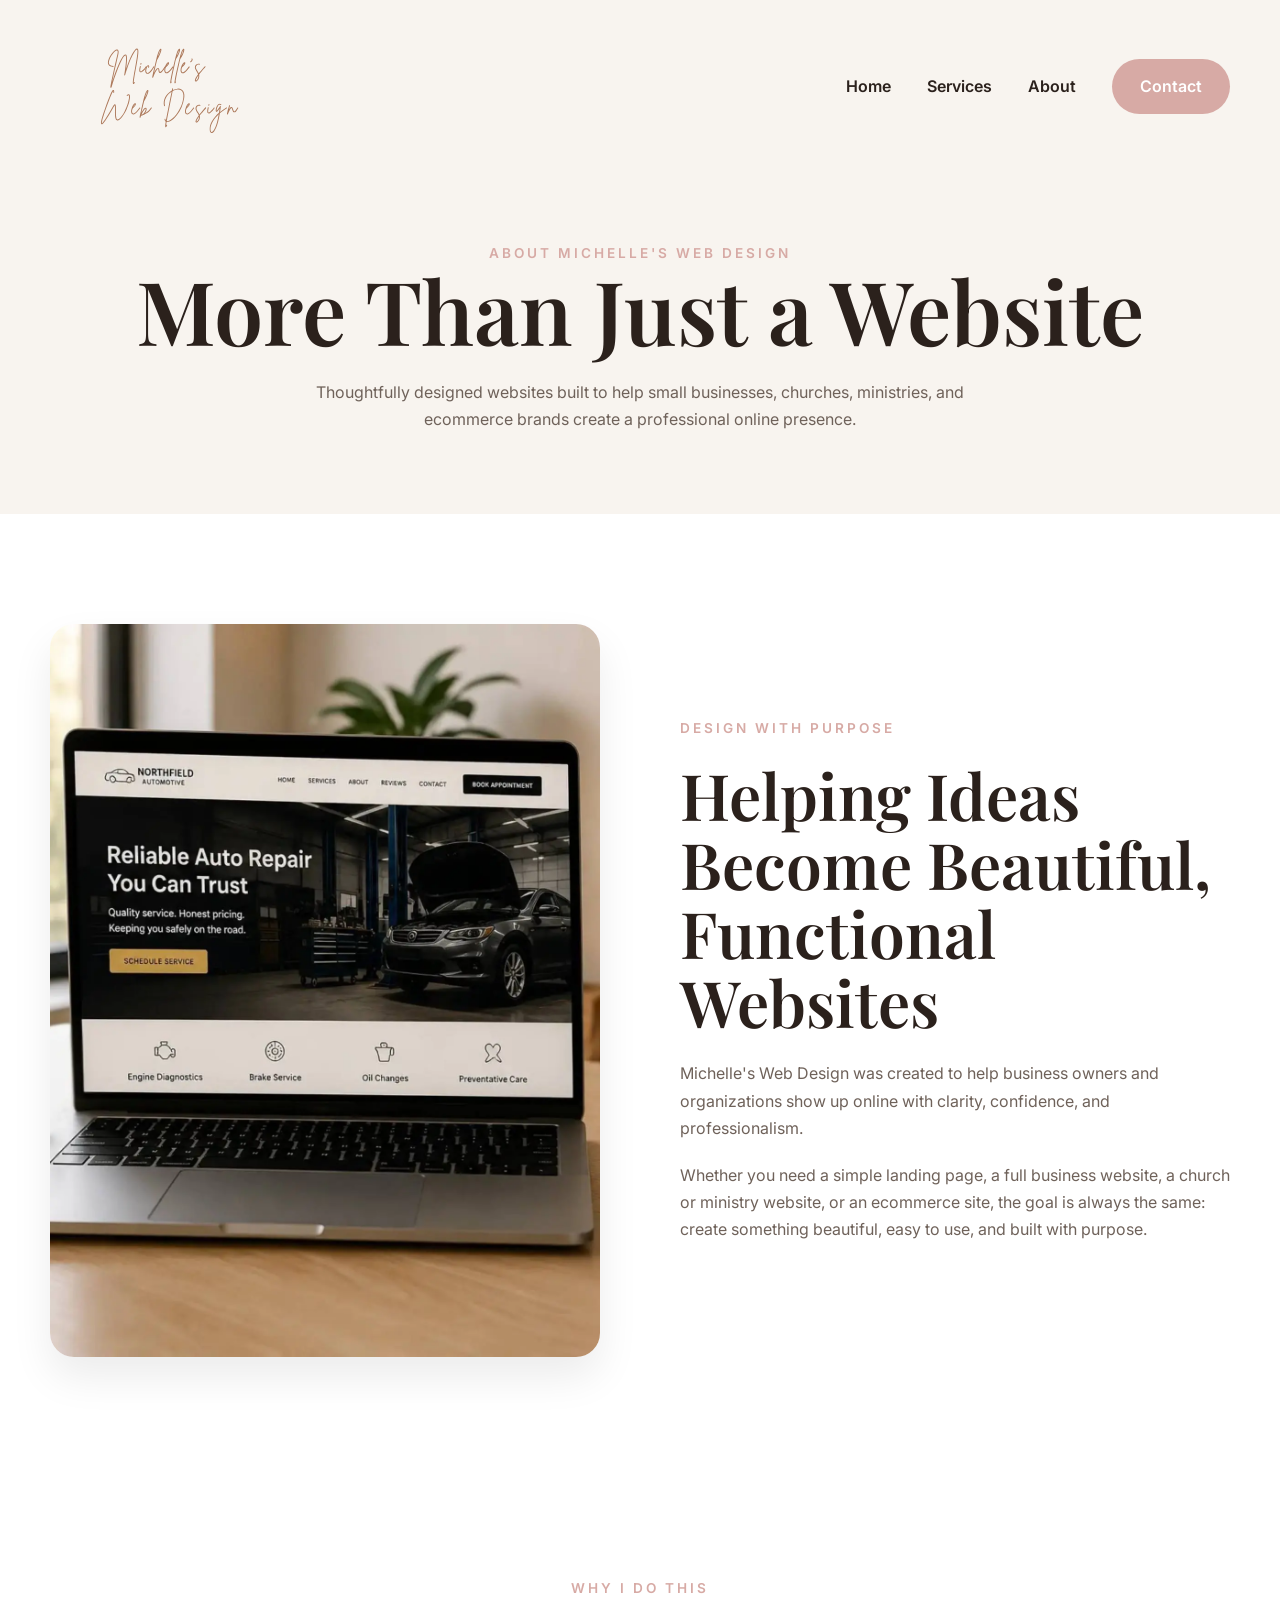
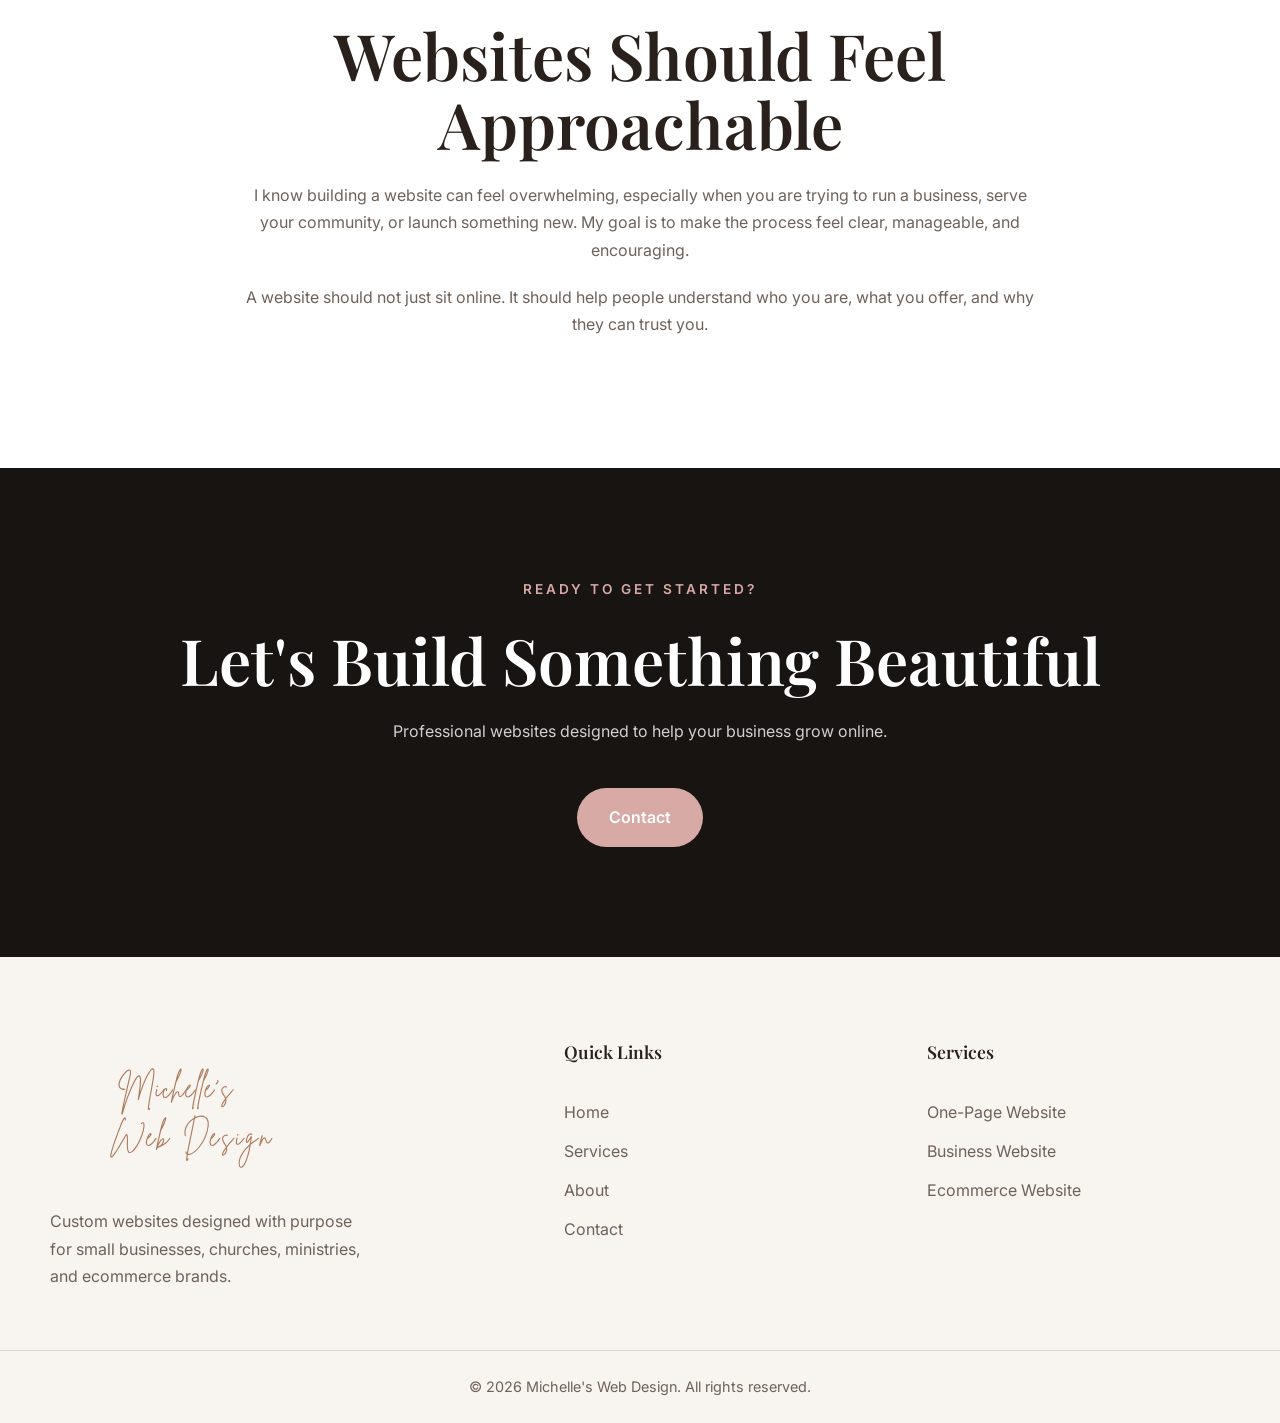
==== commit 3a92857b: "Improve homepage, about, SEO, performance, and consistency - Replace duplicate why-section with How " ====
--- a/about.html
+++ b/about.html
@@ -6,21 +6,32 @@
   <meta name="viewport" content="width=device-width, initial-scale=1.0, viewport-fit=cover" />
   <title>About Michelle's Web Design</title>
   <meta name="description" content="Learn more about Michelle's Web Design and the custom website design services created for small businesses, churches, ministries, and ecommerce brands." />
+
+  <!-- Canonical -->
+  <link rel="canonical" href="https://michelleswebdesign.net/about.html" />
+
+  <!-- Theme Color -->
+  <meta name="theme-color" content="#D7AAA5" />
+
   <!-- Open Graph -->
   <meta property="og:title" content="About Michelle's Web Design" />
   <meta property="og:description" content="Learn more about Michelle's Web Design and the custom website design services created for small businesses, churches, ministries, and ecommerce brands." />
   <meta property="og:image" content="https://michelleswebdesign.net/images/social-share.jpg" />
   <meta property="og:url" content="https://michelleswebdesign.net/about.html" />
   <meta property="og:type" content="website" />
+
   <!-- Twitter / X -->
   <meta name="twitter:card" content="summary_large_image" />
   <meta name="twitter:title" content="About Michelle's Web Design" />
   <meta name="twitter:description" content="Learn more about Michelle's Web Design and the custom website design services created for small businesses, churches, ministries, and ecommerce brands." />
   <meta name="twitter:image" content="https://michelleswebdesign.net/images/social-share.jpg" />
+
   <!-- Favicon -->
-  <link rel="icon" type="image/png" href="images/favicon.png" />
+  <link rel="icon" href="images/michelles-web-design-logo.svg" type="image/svg+xml" />
+
   <!-- Styles -->
   <link rel="stylesheet" href="css/style.css" />
+
   <!-- Fonts -->
   <link rel="preconnect" href="https://fonts.googleapis.com">
   <link rel="preconnect" href="https://fonts.gstatic.com" crossorigin>
@@ -47,7 +58,7 @@
       </a>
 
       <button class="menu-toggle" aria-label="Open navigation menu">
-        ☰
+        &#9776;
       </button>
 
       <nav class="nav-menu">
@@ -75,7 +86,7 @@
       <div class="container about-grid">
 
         <div class="about-image">
-          <img src="images/why-work-with-me-custom-website-design-workspace.webp" alt="Responsive website design displayed on desktop and mobile devices">
+          <img src="images/why-work-with-me-custom-website-design-workspace.webp" alt="Responsive website design displayed on desktop and mobile devices" loading="lazy">
         </div>
 
         <div class="about-content">
@@ -91,28 +102,6 @@
 
       </div>
     </section>
-
-    <section class="about-story">
-  <div class="container story-content">
-
-    <p class="eyebrow">About Michelle's Web Design</p>
-
-    <h2>Built With Purpose, Designed With Care</h2>
-
-    <p>
-      Michelle's Web Design was created to help small businesses, churches, ministries, and ecommerce brands build a professional online presence without the confusion and overwhelm that often comes with creating a website.
-    </p>
-
-    <p>
-      As a small business owner, I understand the importance of making a strong first impression. Your website should reflect the quality of your work, communicate your message clearly, and help visitors feel confident in choosing your business.
-    </p>
-
-    <p>
-      Every project is approached with attention to detail, thoughtful design, and a focus on creating a user experience that is both beautiful and functional. From simple landing pages to full business websites and online stores, my goal is to create websites that serve both you and your audience well.
-    </p>
-
-  </div>
-</section>
 
     <section class="about-story">
       <div class="container story-content">
@@ -177,7 +166,7 @@
 
   <div class="footer-bottom">
     <div class="container">
-      <p>© 2026 Michelle's Web Design. All rights reserved.</p>
+      <p>&copy; 2026 Michelle's Web Design. All rights reserved.</p>
     </div>
   </div>
 </footer>
--- a/css/style.css
+++ b/css/style.css
@@ -24,8 +24,8 @@
 :root {
     --black: #171412;
     --white: #FFFFFF;
-    --rose: #C8938D;
-   --rose-dark: #B77D77;
+    --rose: #D7AAA5;
+    --rose-dark: #C8938D;
     --text: #2B211C;
     --text-light: #6F625A;
     --bg-soft: #F8F4EF;
@@ -139,12 +139,14 @@
 }
 
 .btn-secondary {
-    border: 1px solid rgba(255,255,255,.45);
+    border: 2px solid rgba(255,255,255,.7);
     color: white;
+    background: transparent;
 }
 
 .btn-secondary:hover {
-    background: rgba(255,255,255,.08);
+    background: rgba(255,255,255,.12);
+    transform: translateY(-2px);
 }
 
 /* =========================
@@ -341,10 +343,10 @@
 .hero {
     min-height: 100vh;
     background-image:
-        linear-gradient(rgba(0,0,0,.50), rgba(0,0,0,.50)),
+         linear-gradient(rgba(0,0,0,.50), rgba(0,0,0,.50)),
         url('../images/custom-web-design-workspace.webp');
     background-size: cover;
-    background-position: 86% 52;
+    background-position: 86% 52%;
     display: flex;
     align-items: center;
 }
@@ -477,47 +479,49 @@
 }
 
 /* =========================
-   WHY SECTION
-========================= */
-
-.why-section {
-    background: #fcfaf8;
+   PROCESS SECTION
+========================= */
+
+.process-section {
+    background: var(--bg-soft);
     padding: 110px 0;
 }
 
-.why-content-center {
-    max-width: 1000px;
-    margin: 0 auto;
+.process-steps {
+    display: grid;
+    grid-template-columns: repeat(3, 1fr);
+    gap: 32px;
+}
+
+.process-step {
+    background: white;
+    border-radius: 20px;
+    padding: 44px 36px;
+    border: 1px solid #ede8e3;
     text-align: center;
-}
-
-.why-content-center h2 {
-    margin-bottom: 24px;
-}
-
-.why-intro {
-    max-width: 700px;
-    margin: 0 auto 60px;
-    font-size: 1.1rem;
-}
-
-.why-feature-list {
-    display: grid;
-    grid-template-columns: repeat(2, 1fr);
-    gap: 40px;
-    text-align: left;
-}
-
-.why-item {
-    padding: 32px;
-    background: white;
-    border-radius: 14px;
-    border: 1px solid #ede8e3;
-}
-
-.why-item h3 {
-    margin-bottom: 12px;
-}
+    transition: box-shadow .3s ease, transform .3s ease;
+}
+
+.process-step:hover {
+    box-shadow: 0 16px 36px rgba(0,0,0,.07);
+    transform: translateY(-4px);
+}
+
+.process-number {
+    font-family: 'Playfair Display', serif;
+    font-size: 3.5rem;
+    font-weight: 700;
+    color: var(--rose);
+    opacity: 0.35;
+    margin-bottom: 20px;
+    line-height: 1;
+}
+
+.process-step h3 {
+    margin-bottom: 14px;
+    color: var(--text);
+}
+
 /* =========================
    FINAL CTA
 ========================= */
@@ -556,14 +560,16 @@
     justify-content: center;
     background: var(--rose);
     color: white;
-    padding: 14px 28px;
-    border-radius: 8px;
+    padding: 16px 32px;
+    border-radius: 999px;
     text-decoration: none;
     font-weight: 600;
+    transition: all .3s ease;
 }
 
 .final-cta-button:hover {
     background: var(--rose-dark);
+    transform: translateY(-2px);
 }
 
 /* =========================
@@ -786,7 +792,7 @@
 }
 
 .package-features li::before {
-    content: '✦';
+    content: '\2726';
     color: var(--rose);
     font-size: .7rem;
     margin-top: 5px;
@@ -1009,13 +1015,12 @@
     }
 
     .benefits-grid {
-    grid-template-columns: 1fr;
-    max-width: 340px;
-    margin: 0 auto;
+        grid-template-columns: 1fr;
+        max-width: 340px;
+        margin: 0 auto;
     }
 
     .work-grid,
-    .why-grid,
     .about-grid,
     .packages-grid,
     .contact-grid {
@@ -1037,40 +1042,44 @@
         padding: 80px 0;
     }
 
-   section.hero {
-    background-image:
-        linear-gradient(rgba(0,0,0,.58), rgba(0,0,0,.58)),
-        url('../images/custom-web-design-workspace.webp');
-}
-   .hero-content {
-    transform: none;
-}
-
-   section.hero {
-    min-height: 100svh;
-    display: flex;
-    align-items: flex-start;
-    justify-content: center;
-    padding: 160px 0 60px;
-    background-size: cover;
-    background-position: 10% center;
-}
-
- section.hero .hero-content {
-    text-align: left;
-    padding-top: 0;
-    margin-top: 0;
-    padding-left: 24px;
-    padding-right: 24px;
-}
-
-  section.hero .hero-content .eyebrow {
-    max-width: 320px;
-    margin: 0 0 20px;
-    font-size: 0.72rem;
-    letter-spacing: 2px;
-    line-height: 1.8;
-}
+    .process-steps {
+        grid-template-columns: 1fr;
+        max-width: 480px;
+        margin: 0 auto;
+    }
+
+    section.hero {
+        min-height: 100svh;
+        display: flex;
+        align-items: flex-start;
+        justify-content: center;
+        padding: 160px 0 60px;
+        background-image:
+            linear-gradient(rgba(0,0,0,.58), rgba(0,0,0,.58)),
+            url('../images/custom-web-design-workspace.webp');
+        background-size: cover;
+        background-position: 10% center;
+    }
+
+    .hero-content {
+        transform: none;
+    }
+
+    section.hero .hero-content {
+        text-align: left;
+        padding-top: 0;
+        margin-top: 0;
+        padding-left: 24px;
+        padding-right: 24px;
+    }
+
+    section.hero .hero-content .eyebrow {
+        max-width: 320px;
+        margin: 0 0 20px;
+        font-size: 0.72rem;
+        letter-spacing: 2px;
+        line-height: 1.8;
+    }
 
     h1 {
         font-size: 3rem;
@@ -1079,14 +1088,14 @@
 
     .hero-description {
         max-width: 320px;
-        margin-left: auto;
-        margin-right: auto;
+        margin-left: 0;
+        margin-right: 0;
         font-size: 1.05rem;
         line-height: 1.7;
     }
 
     .hero-buttons {
-        justify-content: center;
+        justify-content: flex-start;
     }
 
     .contact-form {
@@ -1105,8 +1114,6 @@
     }
 
     .footer-brand {
-        display: flex;
-        flex-direction: column;
         align-items: center;
     }
 
@@ -1139,7 +1146,7 @@
         padding: 20px 0;
     }
 
-      .nav-logo {
+    .nav-logo {
         width: 100%;
         height: auto;
         display: block;
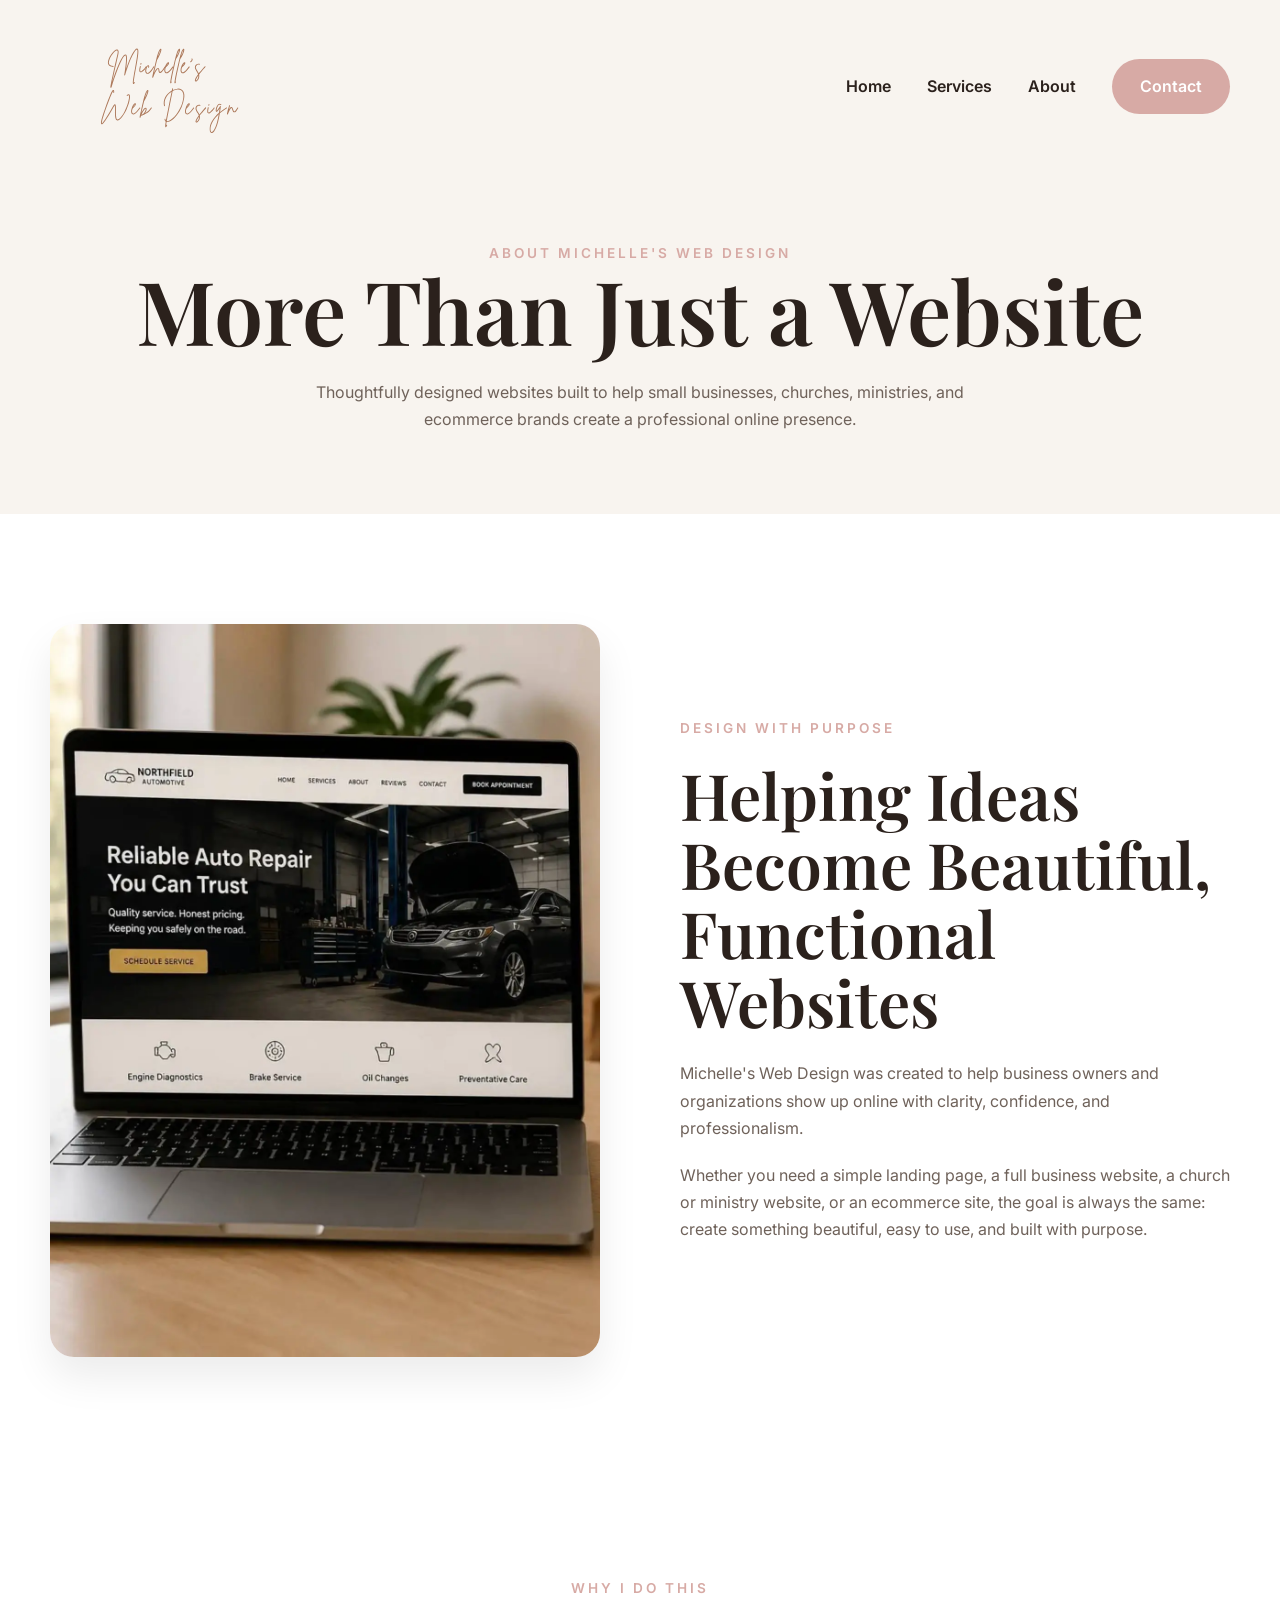
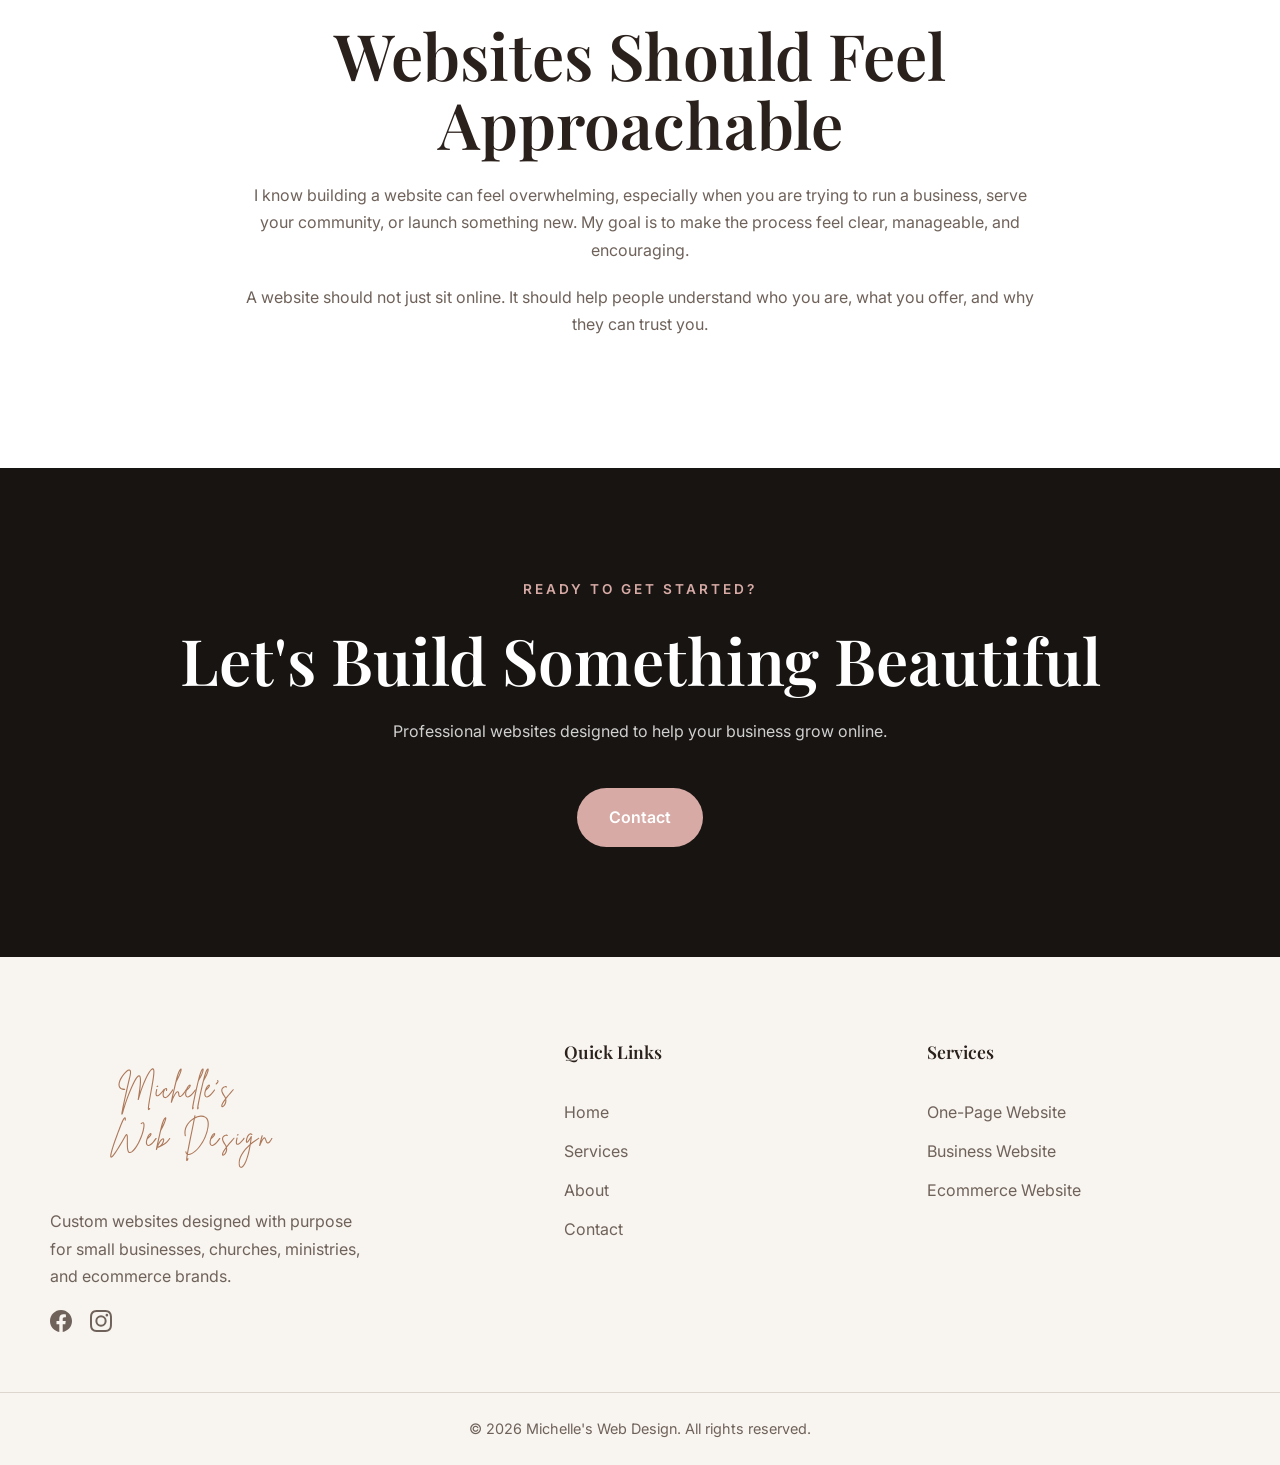
==== commit d8a79fe5: "Fix hero buttons (solid white, equal width), add Facebook and Instagram to footer" ====
--- a/about.html
+++ b/about.html
@@ -1,71 +1,41 @@
 <!DOCTYPE html>
 <html lang="en">
-  
 <head>
   <meta charset="UTF-8" />
   <meta name="viewport" content="width=device-width, initial-scale=1.0, viewport-fit=cover" />
   <title>About Michelle's Web Design</title>
   <meta name="description" content="Learn more about Michelle's Web Design and the custom website design services created for small businesses, churches, ministries, and ecommerce brands." />
-
-  <!-- Canonical -->
   <link rel="canonical" href="https://michelleswebdesign.net/about.html" />
-
-  <!-- Theme Color -->
   <meta name="theme-color" content="#D7AAA5" />
-
-  <!-- Open Graph -->
   <meta property="og:title" content="About Michelle's Web Design" />
   <meta property="og:description" content="Learn more about Michelle's Web Design and the custom website design services created for small businesses, churches, ministries, and ecommerce brands." />
   <meta property="og:image" content="https://michelleswebdesign.net/images/social-share.jpg" />
   <meta property="og:url" content="https://michelleswebdesign.net/about.html" />
   <meta property="og:type" content="website" />
-
-  <!-- Twitter / X -->
   <meta name="twitter:card" content="summary_large_image" />
   <meta name="twitter:title" content="About Michelle's Web Design" />
   <meta name="twitter:description" content="Learn more about Michelle's Web Design and the custom website design services created for small businesses, churches, ministries, and ecommerce brands." />
   <meta name="twitter:image" content="https://michelleswebdesign.net/images/social-share.jpg" />
-
-  <!-- Favicon -->
   <link rel="icon" href="images/michelles-web-design-logo.svg" type="image/svg+xml" />
-
-  <!-- Styles -->
   <link rel="stylesheet" href="css/style.css" />
-
-  <!-- Fonts -->
   <link rel="preconnect" href="https://fonts.googleapis.com">
   <link rel="preconnect" href="https://fonts.gstatic.com" crossorigin>
   <link href="https://fonts.googleapis.com/css2?family=Inter:wght@400;500;600;700&family=Playfair+Display:wght@500;600;700&display=swap" rel="stylesheet">
 </head>
-
 <body>
 
-   <header class="page-header">
+  <header class="page-header">
     <div class="container nav-container">
-      
       <a href="index.html" class="logo">
-        <span class="nav-logo-wrap">
-  <img
-    src="images/michelles-web-design-logo.svg"
-    alt="Michelle's Web Design logo"
-    class="nav-logo">
-</span>
-      
-        <span class="logo-text">
-          Michelle's
-          <small>Web Design</small>
-        </span>
+        <span class="nav-logo-wrap"><img src="images/michelles-web-design-logo.svg" alt="Michelle's Web Design logo" class="nav-logo"></span>
+        <span class="logo-text">Michelle's<small>Web Design</small></span>
       </a>
-
-      <button class="menu-toggle" aria-label="Open navigation menu">
-        &#9776;
-      </button>
-
+      <button class="menu-toggle" aria-label="Open navigation menu">&#9776;</button>
       <nav class="nav-menu">
-         <a href="index.html">Home</a>
-         <a href="services.html">Services</a>
-         <a href="about.html">About</a>
-         <a href="contact.html" class="nav-cta">Contact</a>
+        <a href="index.html">Home</a>
+        <a href="services.html">Services</a>
+        <a href="about.html">About</a>
+        <a href="contact.html" class="nav-cta">Contact</a>
       </nav>
     </div>
   </header>
@@ -76,30 +46,21 @@
       <div class="container">
         <p class="eyebrow">About Michelle's Web Design</p>
         <h1>More Than Just a Website</h1>
-        <p>
-          Thoughtfully designed websites built to help small businesses, churches, ministries, and ecommerce brands create a professional online presence.
-        </p>
+        <p>Thoughtfully designed websites built to help small businesses, churches, ministries, and ecommerce brands create a professional online presence.</p>
       </div>
     </section>
 
     <section class="about-section">
       <div class="container about-grid">
-
         <div class="about-image">
           <img src="images/why-work-with-me-custom-website-design-workspace.webp" alt="Responsive website design displayed on desktop and mobile devices" loading="lazy">
         </div>
-
         <div class="about-content">
           <p class="eyebrow">Design With Purpose</p>
           <h2>Helping Ideas Become Beautiful, Functional Websites</h2>
-          <p>
-            Michelle's Web Design was created to help business owners and organizations show up online with clarity, confidence, and professionalism.
-          </p>
-          <p>
-            Whether you need a simple landing page, a full business website, a church or ministry website, or an ecommerce site, the goal is always the same: create something beautiful, easy to use, and built with purpose.
-          </p>
+          <p>Michelle's Web Design was created to help business owners and organizations show up online with clarity, confidence, and professionalism.</p>
+          <p>Whether you need a simple landing page, a full business website, a church or ministry website, or an ecommerce site, the goal is always the same: create something beautiful, easy to use, and built with purpose.</p>
         </div>
-
       </div>
     </section>
 
@@ -107,12 +68,8 @@
       <div class="container story-content">
         <p class="eyebrow">Why I Do This</p>
         <h2>Websites Should Feel Approachable</h2>
-        <p>
-          I know building a website can feel overwhelming, especially when you are trying to run a business, serve your community, or launch something new. My goal is to make the process feel clear, manageable, and encouraging.
-        </p>
-        <p>
-          A website should not just sit online. It should help people understand who you are, what you offer, and why they can trust you.
-        </p>
+        <p>I know building a website can feel overwhelming, especially when you are trying to run a business, serve your community, or launch something new. My goal is to make the process feel clear, manageable, and encouraging.</p>
+        <p>A website should not just sit online. It should help people understand who you are, what you offer, and why they can trust you.</p>
       </div>
     </section>
 
@@ -120,57 +77,50 @@
       <div class="container final-cta-content">
         <p class="eyebrow">Ready to Get Started?</p>
         <h2>Let's Build Something Beautiful</h2>
-        <p class="final-cta-copy">
-          Professional websites designed to help your business grow online.
-        </p>
+        <p class="final-cta-copy">Professional websites designed to help your business grow online.</p>
         <a href="contact.html" class="final-cta-button">Contact</a>
       </div>
     </section>
 
   </main>
 
-<footer class="footer">
-  <div class="container footer-grid">
+  <footer class="footer">
+    <div class="container footer-grid">
+      <div class="footer-brand">
+        <div class="footer-logo-wrap">
+          <img src="images/michelles-web-design-logo.svg" alt="Michelle's Web Design logo" class="footer-logo">
+        </div>
+        <p class="footer-description">Custom websites designed with purpose for small businesses, churches, ministries, and ecommerce brands.</p>
+        <div class="footer-social">
+          <a href="https://www.facebook.com/michelleswebdesign" target="_blank" rel="noopener noreferrer" aria-label="Michelle's Web Design on Facebook">
+            <svg xmlns="http://www.w3.org/2000/svg" viewBox="0 0 24 24" fill="currentColor" width="22" height="22"><path d="M24 12.073c0-6.627-5.373-12-12-12s-12 5.373-12 12c0 5.99 4.388 10.954 10.125 11.854v-8.385H7.078v-3.47h3.047V9.43c0-3.007 1.792-4.669 4.533-4.669 1.312 0 2.686.235 2.686.235v2.953H15.83c-1.491 0-1.956.925-1.956 1.874v2.25h3.328l-.532 3.47h-2.796v8.385C19.612 23.027 24 18.062 24 12.073z"/></svg>
+          </a>
+          <a href="https://www.instagram.com/michelleswebdesign" target="_blank" rel="noopener noreferrer" aria-label="Michelle's Web Design on Instagram">
+            <svg xmlns="http://www.w3.org/2000/svg" viewBox="0 0 24 24" fill="currentColor" width="22" height="22"><path d="M12 2.163c3.204 0 3.584.012 4.85.07 3.252.148 4.771 1.691 4.919 4.919.058 1.265.069 1.645.069 4.849 0 3.205-.012 3.584-.069 4.849-.149 3.225-1.664 4.771-4.919 4.919-1.266.058-1.644.07-4.85.07-3.204 0-3.584-.012-4.849-.07-3.26-.149-4.771-1.699-4.919-4.92-.058-1.265-.07-1.644-.07-4.849 0-3.204.013-3.583.07-4.849.149-3.227 1.664-4.771 4.919-4.919 1.266-.057 1.645-.069 4.849-.069zM12 0C8.741 0 8.333.014 7.053.072 2.695.272.273 2.69.073 7.052.014 8.333 0 8.741 0 12c0 3.259.014 3.668.072 4.948.2 4.358 2.618 6.78 6.98 6.98C8.333 23.986 8.741 24 12 24c3.259 0 3.668-.014 4.948-.072 4.354-.2 6.782-2.618 6.979-6.98.059-1.28.073-1.689.073-4.948 0-3.259-.014-3.667-.072-4.947-.196-4.354-2.617-6.78-6.979-6.98C15.668.014 15.259 0 12 0zm0 5.838a6.162 6.162 0 100 12.324 6.162 6.162 0 000-12.324zM12 16a4 4 0 110-8 4 4 0 010 8zm6.406-11.845a1.44 1.44 0 100 2.881 1.44 1.44 0 000-2.881z"/></svg>
+          </a>
+        </div>
+      </div>
+      <div class="footer-links">
+        <h3>Quick Links</h3>
+        <a href="index.html">Home</a>
+        <a href="services.html">Services</a>
+        <a href="about.html">About</a>
+        <a href="contact.html">Contact</a>
+      </div>
+      <div class="footer-links">
+        <h3>Services</h3>
+        <a href="services.html">One-Page Website</a>
+        <a href="services.html">Business Website</a>
+        <a href="services.html">Ecommerce Website</a>
+      </div>
+    </div>
+    <div class="footer-bottom">
+      <div class="container">
+        <p>&copy; 2026 Michelle's Web Design. All rights reserved.</p>
+      </div>
+    </div>
+  </footer>
 
-<div class="footer-brand">
-  <div class="footer-logo-wrap">
-    <img
-      src="images/michelles-web-design-logo.svg"
-      alt="Michelle's Web Design logo"
-      class="footer-logo">
-  </div>
-
-  <p class="footer-description">
-    Custom websites designed with purpose for small businesses, churches, ministries, and ecommerce brands.
-  </p>
-</div>
-
-    <div class="footer-links">
-      <h3>Quick Links</h3>
-
-      <a href="index.html">Home</a>
-      <a href="services.html">Services</a>
-      <a href="about.html">About</a>
-      <a href="contact.html">Contact</a>
-    </div>
-
-    <div class="footer-links">
-      <h3>Services</h3>
-
-      <a href="services.html">One-Page Website</a>
-      <a href="services.html">Business Website</a>
-      <a href="services.html">Ecommerce Website</a>
-    </div>
-
-  </div>
-
-  <div class="footer-bottom">
-    <div class="container">
-      <p>&copy; 2026 Michelle's Web Design. All rights reserved.</p>
-    </div>
-  </div>
-</footer>
-  
-<script src="js/script.js"></script>
+  <script src="js/script.js"></script>
 </body>
 </html>
--- a/css/style.css
+++ b/css/style.css
@@ -105,6 +105,14 @@
     letter-spacing: 3px;
     font-weight: 600;
     margin-bottom: 18px;
+}
+
+.intro-pricing-note {
+    font-size: .8rem;
+    font-style: italic;
+    color: var(--text-light);
+    opacity: .75;
+    margin-top: 12px;
 }
 
 /* =========================
@@ -139,13 +147,13 @@
 }
 
 .btn-secondary {
-    border: 2px solid rgba(255,255,255,.7);
-    color: white;
-    background: transparent;
+    background: white;
+    color: var(--text);
+    border: none;
 }
 
 .btn-secondary:hover {
-    background: rgba(255,255,255,.12);
+    background: rgba(255,255,255,.88);
     transform: translateY(-2px);
 }
 
@@ -153,7 +161,6 @@
    HEADER & NAV
 ========================= */
 
-/* Shared header layout */
 .site-header,
 .page-header {
     width: 100%;
@@ -170,20 +177,17 @@
     padding-top: env(safe-area-inset-top);
 }
 
-/* Interior page header: sits in normal page flow */
 .page-header {
     position: relative;
     background: var(--bg-soft);
 }
 
-/* Navigation layout */
 .nav-container {
     display: flex;
     justify-content: space-between;
     align-items: center;
 }
 
-/* Logo area */
 .logo {
     text-decoration: none;
     display: flex;
@@ -203,7 +207,6 @@
     display: block;
 }
 
-/* Make homepage hero logo white */
 .site-header .nav-logo {
     filter: brightness(0) invert(1);
 }
@@ -217,7 +220,6 @@
     font-weight: 500;
 }
 
-/* Desktop nav links */
 .nav-menu {
     display: flex;
     align-items: center;
@@ -229,21 +231,18 @@
     font-weight: 600;
 }
 
-/* Homepage colors */
 .site-header .logo,
 .site-header .nav-menu a,
 .site-header .menu-toggle {
     color: white;
 }
 
-/* Interior page colors */
 .page-header .logo,
 .page-header .nav-menu a,
 .page-header .menu-toggle {
     color: var(--text);
 }
 
-/* Contact CTA */
 .nav-cta {
     background: var(--rose);
     color: white !important;
@@ -258,7 +257,6 @@
     transform: translateY(-2px);
 }
 
-/* Mobile hamburger hidden on desktop */
 .menu-toggle {
     display: none;
 }
@@ -300,6 +298,23 @@
 .footer-description {
     color: var(--text-light);
     max-width: 320px;
+}
+
+.footer-social {
+    display: flex;
+    gap: 18px;
+    margin-top: 20px;
+}
+
+.footer-social a {
+    color: var(--text-light);
+    display: flex;
+    align-items: center;
+    transition: color .3s ease;
+}
+
+.footer-social a:hover {
+    color: var(--rose);
 }
 
 .footer-links {
@@ -401,6 +416,7 @@
     max-width: 700px;
     margin: 0 auto;
 }
+
 /* =========================
    BENEFITS
 ========================= */
@@ -839,6 +855,12 @@
     font-size: .8rem;
     color: var(--text-light);
     letter-spacing: 1px;
+}
+
+.package-note {
+    font-size: .85rem;
+    font-style: italic;
+    margin-bottom: 0;
 }
 
 .bundle-section {
@@ -1095,7 +1117,13 @@
     }
 
     .hero-buttons {
-        justify-content: flex-start;
+        flex-direction: column;
+        align-items: flex-start;
+    }
+
+    .hero-buttons .btn {
+        width: 260px;
+        text-align: center;
     }
 
     .contact-form {
@@ -1117,6 +1145,10 @@
         align-items: center;
     }
 
+    .footer-social {
+        justify-content: center;
+    }
+
     .footer-logo-wrap {
         width: 125px;
         max-width: 125px;
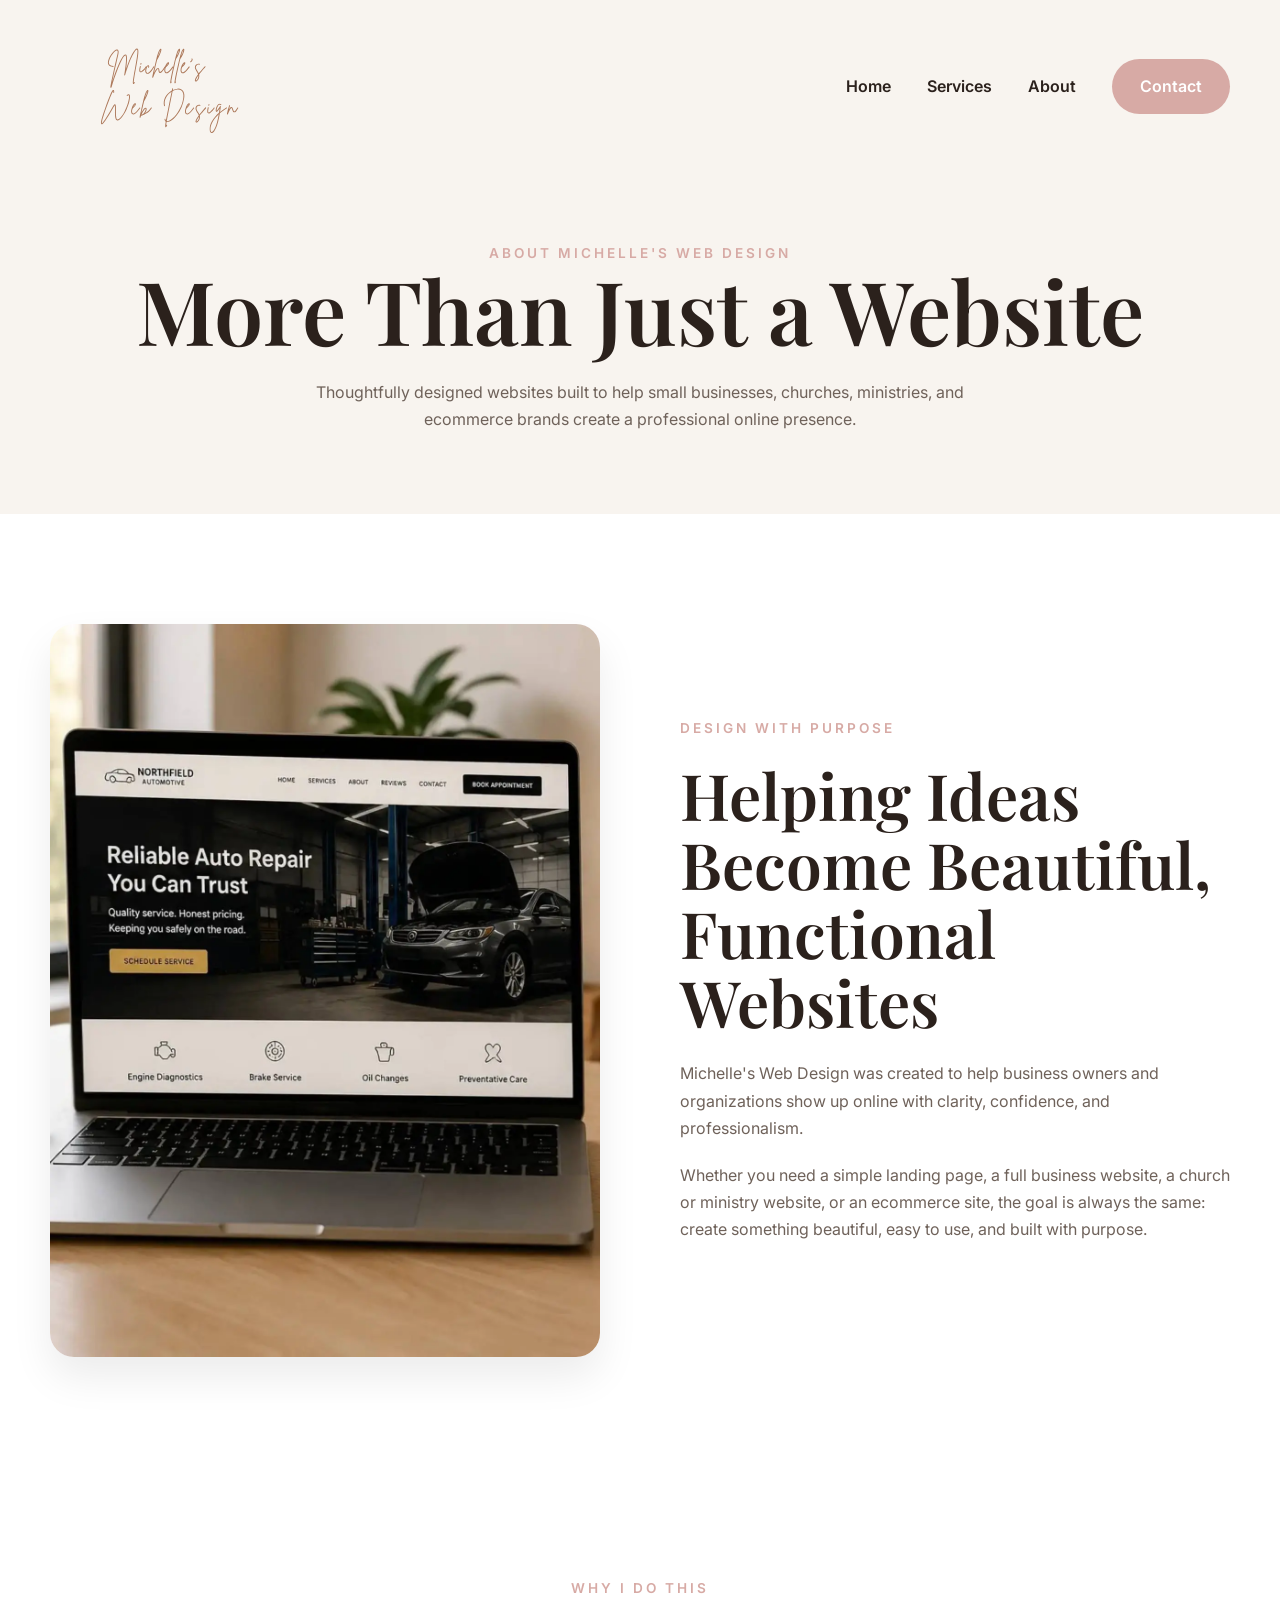
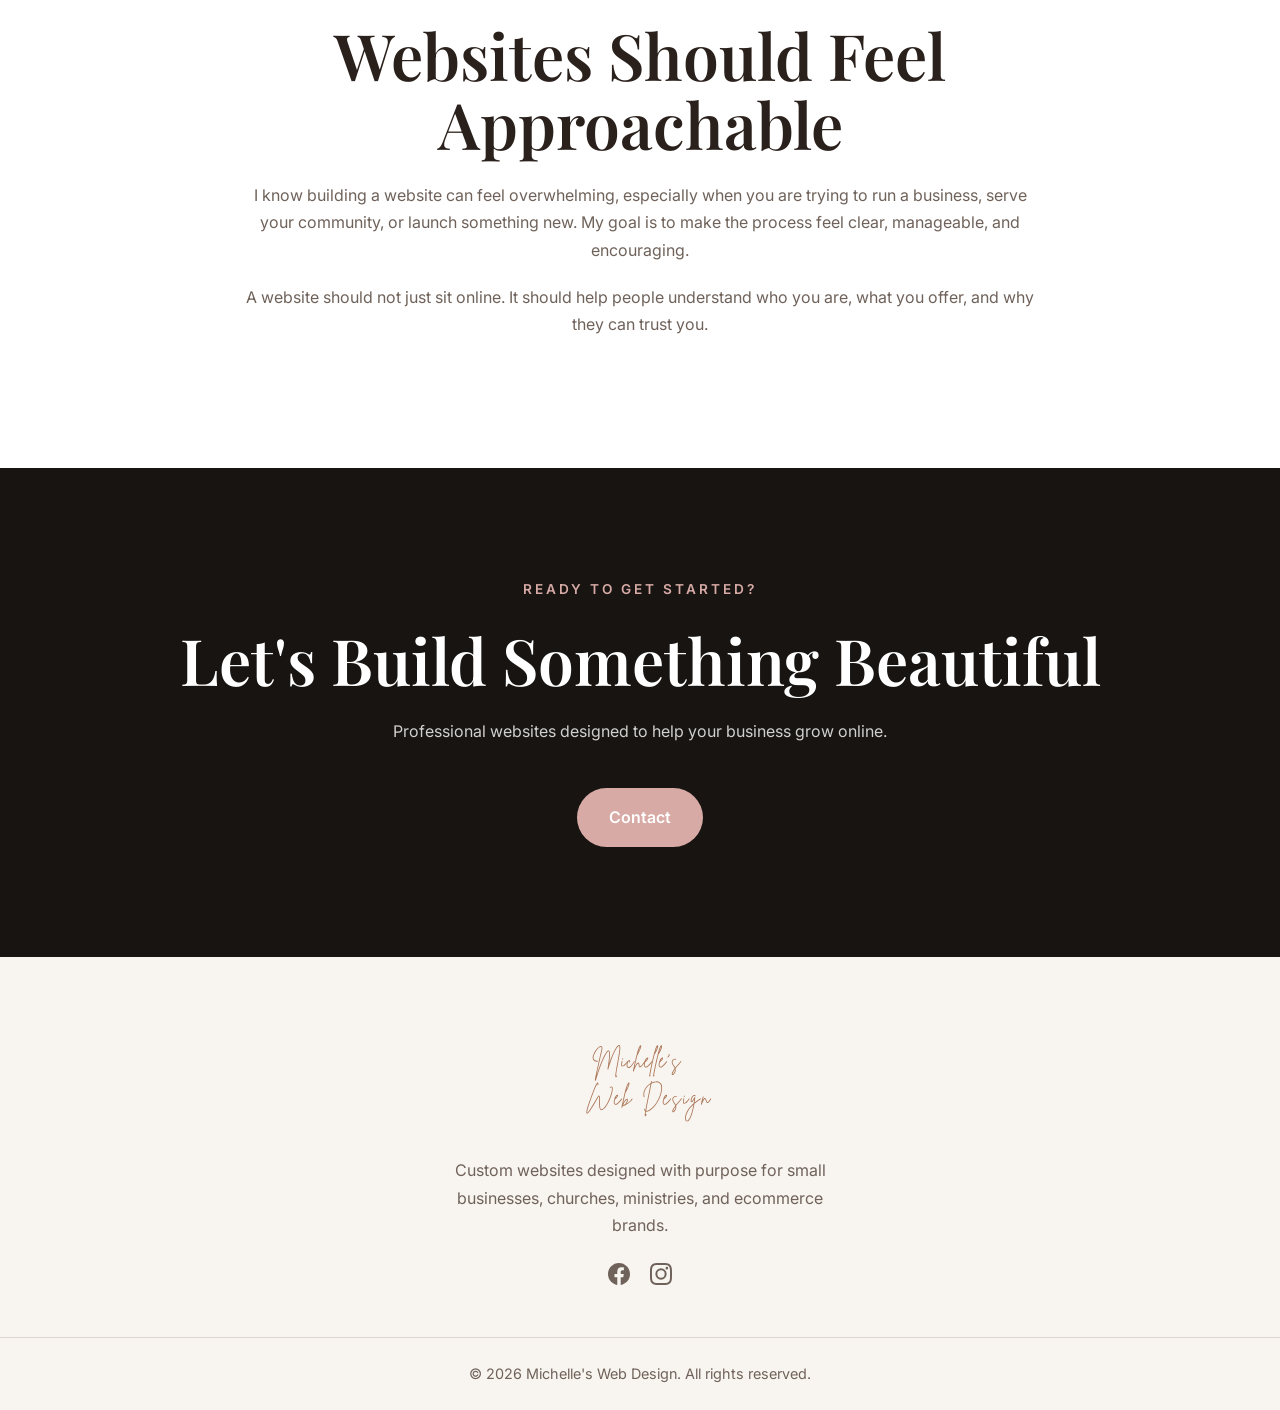
==== commit f0ddba01: "Simplify footer to logo, description, social icons only — remove nav columns" ====
--- a/about.html
+++ b/about.html
@@ -85,33 +85,18 @@
   </main>
 
   <footer class="footer">
-    <div class="container footer-grid">
-      <div class="footer-brand">
-        <div class="footer-logo-wrap">
-          <img src="images/michelles-web-design-logo.svg" alt="Michelle's Web Design logo" class="footer-logo">
-        </div>
-        <p class="footer-description">Custom websites designed with purpose for small businesses, churches, ministries, and ecommerce brands.</p>
-        <div class="footer-social">
-          <a href="https://www.facebook.com/michelleswebdesign" target="_blank" rel="noopener noreferrer" aria-label="Michelle's Web Design on Facebook">
-            <svg xmlns="http://www.w3.org/2000/svg" viewBox="0 0 24 24" fill="currentColor" width="22" height="22"><path d="M24 12.073c0-6.627-5.373-12-12-12s-12 5.373-12 12c0 5.99 4.388 10.954 10.125 11.854v-8.385H7.078v-3.47h3.047V9.43c0-3.007 1.792-4.669 4.533-4.669 1.312 0 2.686.235 2.686.235v2.953H15.83c-1.491 0-1.956.925-1.956 1.874v2.25h3.328l-.532 3.47h-2.796v8.385C19.612 23.027 24 18.062 24 12.073z"/></svg>
-          </a>
-          <a href="https://www.instagram.com/michelleswebdesign" target="_blank" rel="noopener noreferrer" aria-label="Michelle's Web Design on Instagram">
-            <svg xmlns="http://www.w3.org/2000/svg" viewBox="0 0 24 24" fill="currentColor" width="22" height="22"><path d="M12 2.163c3.204 0 3.584.012 4.85.07 3.252.148 4.771 1.691 4.919 4.919.058 1.265.069 1.645.069 4.849 0 3.205-.012 3.584-.069 4.849-.149 3.225-1.664 4.771-4.919 4.919-1.266.058-1.644.07-4.85.07-3.204 0-3.584-.012-4.849-.07-3.26-.149-4.771-1.699-4.919-4.92-.058-1.265-.07-1.644-.07-4.849 0-3.204.013-3.583.07-4.849.149-3.227 1.664-4.771 4.919-4.919 1.266-.057 1.645-.069 4.849-.069zM12 0C8.741 0 8.333.014 7.053.072 2.695.272.273 2.69.073 7.052.014 8.333 0 8.741 0 12c0 3.259.014 3.668.072 4.948.2 4.358 2.618 6.78 6.98 6.98C8.333 23.986 8.741 24 12 24c3.259 0 3.668-.014 4.948-.072 4.354-.2 6.782-2.618 6.979-6.98.059-1.28.073-1.689.073-4.948 0-3.259-.014-3.667-.072-4.947-.196-4.354-2.617-6.78-6.979-6.98C15.668.014 15.259 0 12 0zm0 5.838a6.162 6.162 0 100 12.324 6.162 6.162 0 000-12.324zM12 16a4 4 0 110-8 4 4 0 010 8zm6.406-11.845a1.44 1.44 0 100 2.881 1.44 1.44 0 000-2.881z"/></svg>
-          </a>
-        </div>
+    <div class="container footer-inner">
+      <div class="footer-logo-wrap">
+        <img src="images/michelles-web-design-logo.svg" alt="Michelle's Web Design logo" class="footer-logo">
       </div>
-      <div class="footer-links">
-        <h3>Quick Links</h3>
-        <a href="index.html">Home</a>
-        <a href="services.html">Services</a>
-        <a href="about.html">About</a>
-        <a href="contact.html">Contact</a>
-      </div>
-      <div class="footer-links">
-        <h3>Services</h3>
-        <a href="services.html">One-Page Website</a>
-        <a href="services.html">Business Website</a>
-        <a href="services.html">Ecommerce Website</a>
+      <p class="footer-description">Custom websites designed with purpose for small businesses, churches, ministries, and ecommerce brands.</p>
+      <div class="footer-social">
+        <a href="https://www.facebook.com/michelleswebdesign" target="_blank" rel="noopener noreferrer" aria-label="Michelle's Web Design on Facebook">
+          <svg xmlns="http://www.w3.org/2000/svg" viewBox="0 0 24 24" fill="currentColor" width="22" height="22"><path d="M24 12.073c0-6.627-5.373-12-12-12s-12 5.373-12 12c0 5.99 4.388 10.954 10.125 11.854v-8.385H7.078v-3.47h3.047V9.43c0-3.007 1.792-4.669 4.533-4.669 1.312 0 2.686.235 2.686.235v2.953H15.83c-1.491 0-1.956.925-1.956 1.874v2.25h3.328l-.532 3.47h-2.796v8.385C19.612 23.027 24 18.062 24 12.073z"/></svg>
+        </a>
+        <a href="https://www.instagram.com/michelleswebdesign" target="_blank" rel="noopener noreferrer" aria-label="Michelle's Web Design on Instagram">
+          <svg xmlns="http://www.w3.org/2000/svg" viewBox="0 0 24 24" fill="currentColor" width="22" height="22"><path d="M12 2.163c3.204 0 3.584.012 4.85.07 3.252.148 4.771 1.691 4.919 4.919.058 1.265.069 1.645.069 4.849 0 3.205-.012 3.584-.069 4.849-.149 3.225-1.664 4.771-4.919 4.919-1.266.058-1.644.07-4.85.07-3.204 0-3.584-.012-4.849-.07-3.26-.149-4.771-1.699-4.919-4.92-.058-1.265-.07-1.644-.07-4.849 0-3.204.013-3.583.07-4.849.149-3.227 1.664-4.771 4.919-4.919 1.266-.057 1.645-.069 4.849-.069zM12 0C8.741 0 8.333.014 7.053.072 2.695.272.273 2.69.073 7.052.014 8.333 0 8.741 0 12c0 3.259.014 3.668.072 4.948.2 4.358 2.618 6.78 6.98 6.98C8.333 23.986 8.741 24 12 24c3.259 0 3.668-.014 4.948-.072 4.354-.2 6.782-2.618 6.979-6.98.059-1.28.073-1.689.073-4.948 0-3.259-.014-3.667-.072-4.947-.196-4.354-2.617-6.78-6.979-6.98C15.668.014 15.259 0 12 0zm0 5.838a6.162 6.162 0 100 12.324 6.162 6.162 0 000-12.324zM12 16a4 4 0 110-8 4 4 0 010 8zm6.406-11.845a1.44 1.44 0 100 2.881 1.44 1.44 0 000-2.881z"/></svg>
+        </a>
       </div>
     </div>
     <div class="footer-bottom">
--- a/css/style.css
+++ b/css/style.css
@@ -267,25 +267,20 @@
 
 .footer {
     background: var(--bg-soft);
-    padding-top: 80px;
-}
-
-.footer-grid {
-    display: grid;
-    grid-template-columns: 1.5fr 1fr 1fr;
-    gap: 60px;
-    padding-bottom: 60px;
-}
-
-.footer-brand {
+    padding-top: 64px;
+}
+
+.footer-inner {
     display: flex;
     flex-direction: column;
-    align-items: flex-start;
+    align-items: center;
+    text-align: center;
+    padding-bottom: 52px;
 }
 
 .footer-logo-wrap {
-    width: 260px;
-    max-width: 260px;
+    width: 200px;
+    max-width: 200px;
     margin-bottom: 20px;
 }
 
@@ -297,13 +292,13 @@
 
 .footer-description {
     color: var(--text-light);
-    max-width: 320px;
+    max-width: 420px;
+    margin-bottom: 24px;
 }
 
 .footer-social {
     display: flex;
-    gap: 18px;
-    margin-top: 20px;
+    gap: 20px;
 }
 
 .footer-social a {
@@ -314,29 +309,6 @@
 }
 
 .footer-social a:hover {
-    color: var(--rose);
-}
-
-.footer-links {
-    display: flex;
-    flex-direction: column;
-    align-items: flex-start;
-    gap: 12px;
-}
-
-.footer-links h3 {
-    color: var(--text);
-    margin-bottom: 20px;
-    font-size: 1.1rem;
-}
-
-.footer-links a {
-    color: var(--text-light);
-    text-decoration: none;
-    transition: color .3s ease;
-}
-
-.footer-links a:hover {
     color: var(--rose);
 }
 
@@ -1130,54 +1102,6 @@
         padding: 28px;
     }
 
-    .footer {
-        padding-top: 55px;
-    }
-
-    .footer-grid {
-        grid-template-columns: 1fr;
-        gap: 28px;
-        text-align: center;
-        padding-bottom: 45px;
-    }
-
-    .footer-brand {
-        align-items: center;
-    }
-
-    .footer-social {
-        justify-content: center;
-    }
-
-    .footer-logo-wrap {
-        width: 125px;
-        max-width: 125px;
-        margin-bottom: 18px;
-    }
-
-    .footer-description {
-        max-width: 100%;
-        font-size: 1rem;
-        line-height: 1.6;
-    }
-
-    .footer-links {
-        align-items: center;
-        gap: 10px;
-    }
-
-    .footer-links h3 {
-        margin-bottom: 12px;
-    }
-
-    .footer-links a {
-        font-size: 1rem;
-    }
-
-    .footer-bottom {
-        padding: 20px 0;
-    }
-
     .nav-logo {
         width: 100%;
         height: auto;
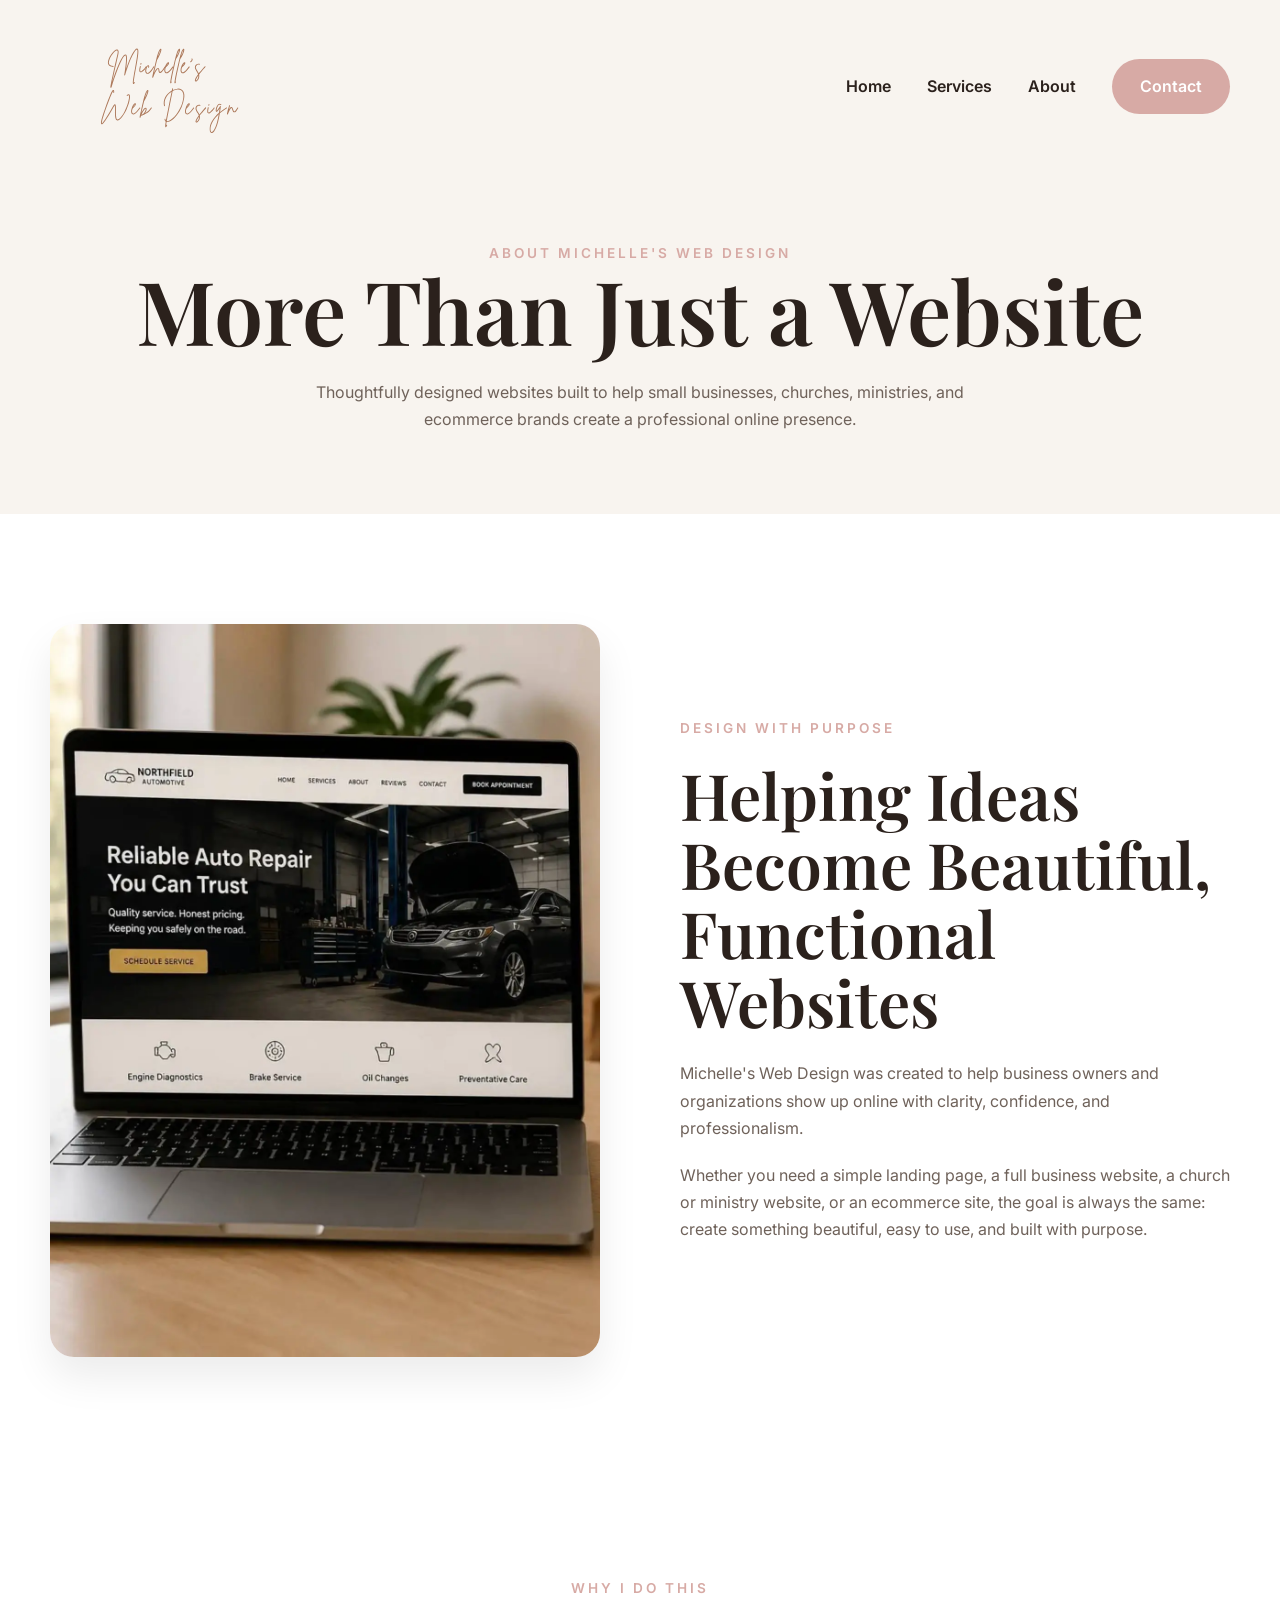
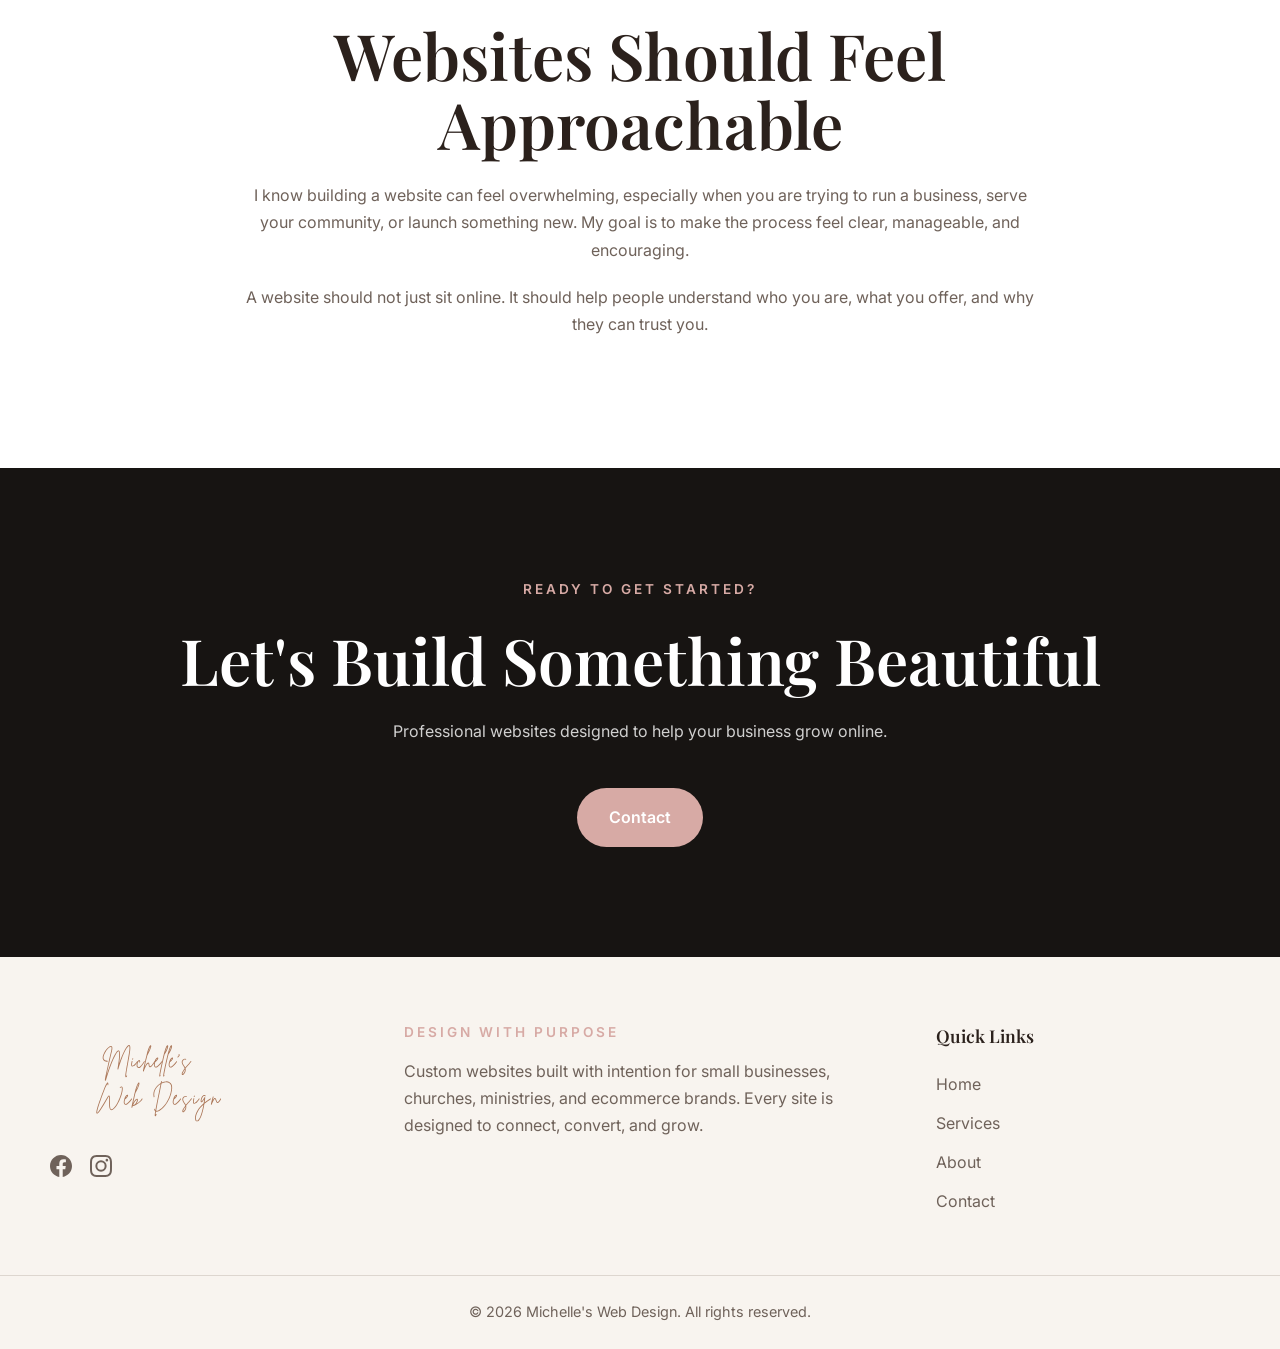
==== commit 1d014baf: "Restore 3-column footer: logo/social, Design with Purpose tagline, Quick Links" ====
--- a/about.html
+++ b/about.html
@@ -85,18 +85,30 @@
   </main>
 
   <footer class="footer">
-    <div class="container footer-inner">
-      <div class="footer-logo-wrap">
-        <img src="images/michelles-web-design-logo.svg" alt="Michelle's Web Design logo" class="footer-logo">
+    <div class="container footer-grid">
+      <div class="footer-brand">
+        <div class="footer-logo-wrap">
+          <img src="images/michelles-web-design-logo.svg" alt="Michelle's Web Design logo" class="footer-logo">
+        </div>
+        <div class="footer-social">
+          <a href="https://www.facebook.com/michelleswebdesign" target="_blank" rel="noopener noreferrer" aria-label="Michelle's Web Design on Facebook">
+            <svg xmlns="http://www.w3.org/2000/svg" viewBox="0 0 24 24" fill="currentColor" width="22" height="22"><path d="M24 12.073c0-6.627-5.373-12-12-12s-12 5.373-12 12c0 5.99 4.388 10.954 10.125 11.854v-8.385H7.078v-3.47h3.047V9.43c0-3.007 1.792-4.669 4.533-4.669 1.312 0 2.686.235 2.686.235v2.953H15.83c-1.491 0-1.956.925-1.956 1.874v2.25h3.328l-.532 3.47h-2.796v8.385C19.612 23.027 24 18.062 24 12.073z"/></svg>
+          </a>
+          <a href="https://www.instagram.com/michelleswebdesign" target="_blank" rel="noopener noreferrer" aria-label="Michelle's Web Design on Instagram">
+            <svg xmlns="http://www.w3.org/2000/svg" viewBox="0 0 24 24" fill="currentColor" width="22" height="22"><path d="M12 2.163c3.204 0 3.584.012 4.85.07 3.252.148 4.771 1.691 4.919 4.919.058 1.265.069 1.645.069 4.849 0 3.205-.012 3.584-.069 4.849-.149 3.225-1.664 4.771-4.919 4.919-1.266.058-1.644.07-4.85.07-3.204 0-3.584-.012-4.849-.07-3.26-.149-4.771-1.699-4.919-4.92-.058-1.265-.07-1.644-.07-4.849 0-3.204.013-3.583.07-4.849.149-3.227 1.664-4.771 4.919-4.919 1.266-.057 1.645-.069 4.849-.069zM12 0C8.741 0 8.333.014 7.053.072 2.695.272.273 2.69.073 7.052.014 8.333 0 8.741 0 12c0 3.259.014 3.668.072 4.948.2 4.358 2.618 6.78 6.98 6.98C8.333 23.986 8.741 24 12 24c3.259 0 3.668-.014 4.948-.072 4.354-.2 6.782-2.618 6.979-6.98.059-1.28.073-1.689.073-4.948 0-3.259-.014-3.667-.072-4.947-.196-4.354-2.617-6.78-6.979-6.98C15.668.014 15.259 0 12 0zm0 5.838a6.162 6.162 0 100 12.324 6.162 6.162 0 000-12.324zM12 16a4 4 0 110-8 4 4 0 010 8zm6.406-11.845a1.44 1.44 0 100 2.881 1.44 1.44 0 000-2.881z"/></svg>
+          </a>
+        </div>
       </div>
-      <p class="footer-description">Custom websites designed with purpose for small businesses, churches, ministries, and ecommerce brands.</p>
-      <div class="footer-social">
-        <a href="https://www.facebook.com/michelleswebdesign" target="_blank" rel="noopener noreferrer" aria-label="Michelle's Web Design on Facebook">
-          <svg xmlns="http://www.w3.org/2000/svg" viewBox="0 0 24 24" fill="currentColor" width="22" height="22"><path d="M24 12.073c0-6.627-5.373-12-12-12s-12 5.373-12 12c0 5.99 4.388 10.954 10.125 11.854v-8.385H7.078v-3.47h3.047V9.43c0-3.007 1.792-4.669 4.533-4.669 1.312 0 2.686.235 2.686.235v2.953H15.83c-1.491 0-1.956.925-1.956 1.874v2.25h3.328l-.532 3.47h-2.796v8.385C19.612 23.027 24 18.062 24 12.073z"/></svg>
-        </a>
-        <a href="https://www.instagram.com/michelleswebdesign" target="_blank" rel="noopener noreferrer" aria-label="Michelle's Web Design on Instagram">
-          <svg xmlns="http://www.w3.org/2000/svg" viewBox="0 0 24 24" fill="currentColor" width="22" height="22"><path d="M12 2.163c3.204 0 3.584.012 4.85.07 3.252.148 4.771 1.691 4.919 4.919.058 1.265.069 1.645.069 4.849 0 3.205-.012 3.584-.069 4.849-.149 3.225-1.664 4.771-4.919 4.919-1.266.058-1.644.07-4.85.07-3.204 0-3.584-.012-4.849-.07-3.26-.149-4.771-1.699-4.919-4.92-.058-1.265-.07-1.644-.07-4.849 0-3.204.013-3.583.07-4.849.149-3.227 1.664-4.771 4.919-4.919 1.266-.057 1.645-.069 4.849-.069zM12 0C8.741 0 8.333.014 7.053.072 2.695.272.273 2.69.073 7.052.014 8.333 0 8.741 0 12c0 3.259.014 3.668.072 4.948.2 4.358 2.618 6.78 6.98 6.98C8.333 23.986 8.741 24 12 24c3.259 0 3.668-.014 4.948-.072 4.354-.2 6.782-2.618 6.979-6.98.059-1.28.073-1.689.073-4.948 0-3.259-.014-3.667-.072-4.947-.196-4.354-2.617-6.78-6.979-6.98C15.668.014 15.259 0 12 0zm0 5.838a6.162 6.162 0 100 12.324 6.162 6.162 0 000-12.324zM12 16a4 4 0 110-8 4 4 0 010 8zm6.406-11.845a1.44 1.44 0 100 2.881 1.44 1.44 0 000-2.881z"/></svg>
-        </a>
+      <div class="footer-about">
+        <p class="eyebrow">Design with Purpose</p>
+        <p>Custom websites built with intention for small businesses, churches, ministries, and ecommerce brands. Every site is designed to connect, convert, and grow.</p>
+      </div>
+      <div class="footer-links">
+        <h3>Quick Links</h3>
+        <a href="index.html">Home</a>
+        <a href="services.html">Services</a>
+        <a href="about.html">About</a>
+        <a href="contact.html">Contact</a>
       </div>
     </div>
     <div class="footer-bottom">
--- a/css/style.css
+++ b/css/style.css
@@ -270,18 +270,24 @@
     padding-top: 64px;
 }
 
-.footer-inner {
+.footer-grid {
+    display: grid;
+    grid-template-columns: 1fr 1.6fr 1fr;
+    gap: 60px;
+    padding-bottom: 60px;
+    align-items: start;
+}
+
+.footer-brand {
     display: flex;
     flex-direction: column;
-    align-items: center;
-    text-align: center;
-    padding-bottom: 52px;
+    align-items: flex-start;
+    gap: 18px;
 }
 
 .footer-logo-wrap {
     width: 200px;
     max-width: 200px;
-    margin-bottom: 20px;
 }
 
 .footer-logo {
@@ -290,15 +296,9 @@
     display: block;
 }
 
-.footer-description {
-    color: var(--text-light);
-    max-width: 420px;
-    margin-bottom: 24px;
-}
-
 .footer-social {
     display: flex;
-    gap: 20px;
+    gap: 18px;
 }
 
 .footer-social a {
@@ -309,6 +309,37 @@
 }
 
 .footer-social a:hover {
+    color: var(--rose);
+}
+
+.footer-about .eyebrow {
+    margin-bottom: 14px;
+}
+
+.footer-about p {
+    line-height: 1.7;
+}
+
+.footer-links {
+    display: flex;
+    flex-direction: column;
+    align-items: flex-start;
+    gap: 12px;
+}
+
+.footer-links h3 {
+    color: var(--text);
+    margin-bottom: 8px;
+    font-size: 1.1rem;
+}
+
+.footer-links a {
+    color: var(--text-light);
+    text-decoration: none;
+    transition: color .3s ease;
+}
+
+.footer-links a:hover {
     color: var(--rose);
 }
 
@@ -1028,6 +1059,16 @@
     .contact-grid {
         gap: 50px;
     }
+
+    .footer-grid {
+        grid-template-columns: 1fr 1fr;
+        gap: 40px;
+    }
+
+    .footer-about {
+        grid-column: 1 / -1;
+        order: -1;
+    }
 }
 
 @media (max-width: 768px) {
@@ -1102,6 +1143,30 @@
         padding: 28px;
     }
 
+    .footer-grid {
+        grid-template-columns: 1fr;
+        gap: 32px;
+        text-align: center;
+        padding-bottom: 48px;
+    }
+
+    .footer-about {
+        order: -1;
+        grid-column: auto;
+    }
+
+    .footer-brand {
+        align-items: center;
+    }
+
+    .footer-social {
+        justify-content: center;
+    }
+
+    .footer-links {
+        align-items: center;
+    }
+
     .nav-logo {
         width: 100%;
         height: auto;
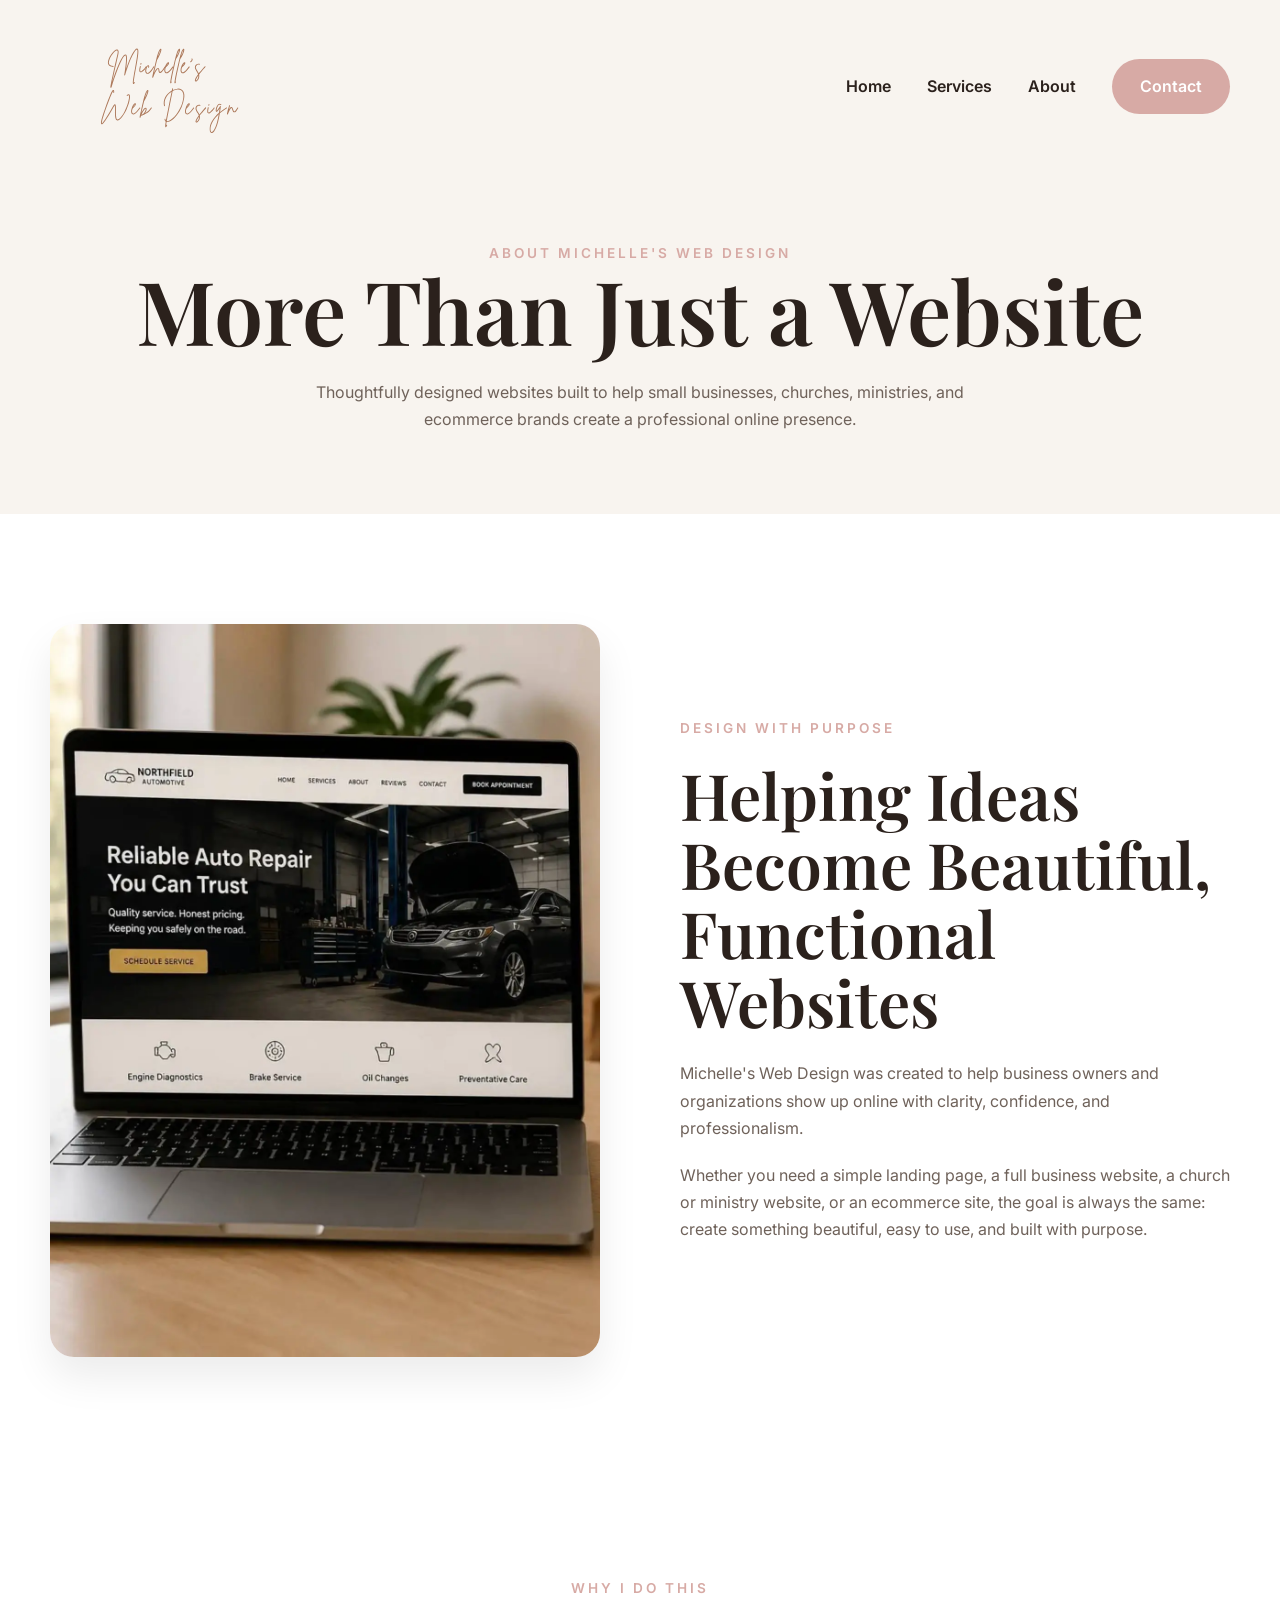
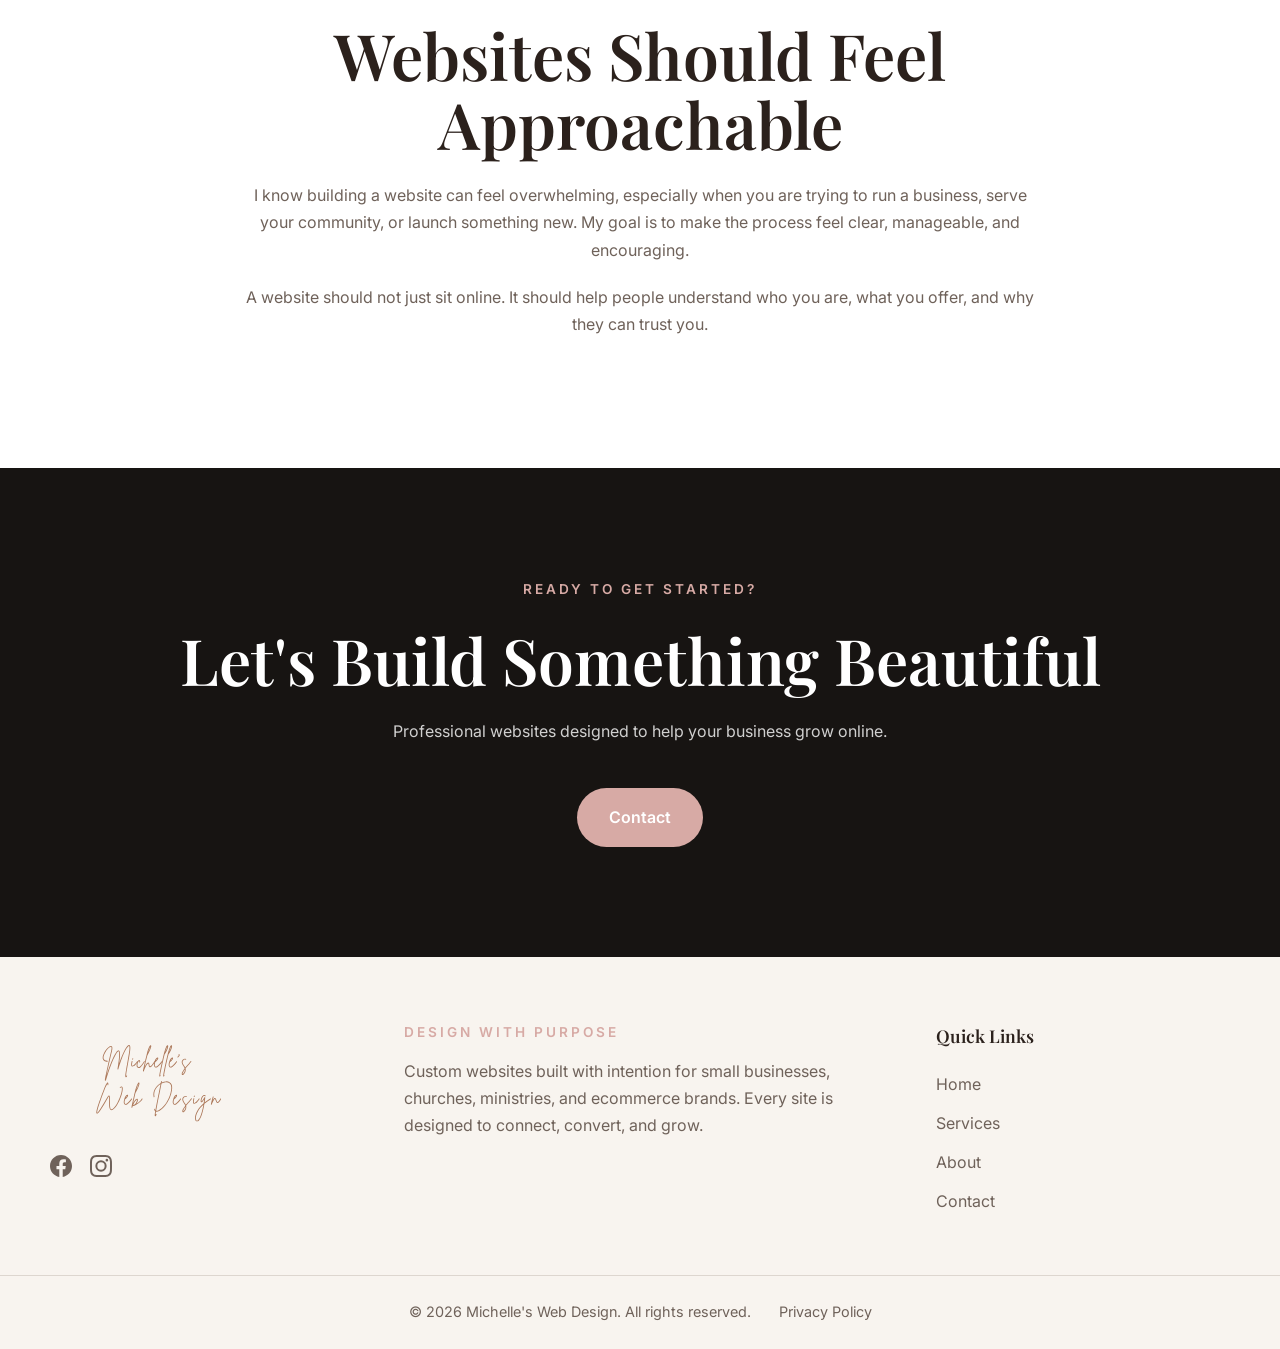
==== commit 228222a0: "Add FAQ to services page, privacy link to about and services footers" ====
--- a/about.html
+++ b/about.html
@@ -112,8 +112,9 @@
       </div>
     </div>
     <div class="footer-bottom">
-      <div class="container">
+      <div class="container footer-bottom-inner">
         <p>&copy; 2026 Michelle's Web Design. All rights reserved.</p>
+        <a href="privacy.html" class="privacy-link">Privacy Policy</a>
       </div>
     </div>
   </footer>
--- a/css/style.css
+++ b/css/style.css
@@ -157,6 +157,18 @@
     transform: translateY(-2px);
 }
 
+.btn-outline {
+    background: transparent;
+    color: var(--text);
+    border: 2px solid #ddd6cf;
+}
+
+.btn-outline:hover {
+    border-color: var(--rose);
+    color: var(--rose);
+    transform: translateY(-2px);
+}
+
 /* =========================
    HEADER & NAV
 ========================= */
@@ -346,12 +358,31 @@
 .footer-bottom {
     border-top: 1px solid #ddd6cf;
     padding: 24px 0;
-    text-align: center;
+}
+
+.footer-bottom-inner {
+    display: flex;
+    align-items: center;
+    justify-content: center;
+    gap: 28px;
+    flex-wrap: wrap;
 }
 
 .footer-bottom p {
     color: var(--text-light);
     font-size: .9rem;
+    margin: 0;
+}
+
+.privacy-link {
+    color: var(--text-light);
+    font-size: .9rem;
+    text-decoration: none;
+    transition: color .3s ease;
+}
+
+.privacy-link:hover {
+    color: var(--rose);
 }
 
 /* =========================
@@ -498,11 +529,70 @@
 }
 
 /* =========================
+   TESTIMONIALS
+========================= */
+
+.testimonials {
+    background: var(--bg-soft);
+    padding: 110px 0;
+}
+
+.testimonials-grid {
+    display: grid;
+    grid-template-columns: repeat(3, 1fr);
+    gap: 28px;
+}
+
+.testimonial-card {
+    background: white;
+    border-radius: 20px;
+    padding: 36px;
+    border: 1px solid #ede8e3;
+    display: flex;
+    flex-direction: column;
+}
+
+.testimonial-stars {
+    color: var(--rose);
+    font-size: 1rem;
+    letter-spacing: 3px;
+    margin-bottom: 18px;
+}
+
+.testimonial-quote {
+    font-size: 1rem;
+    line-height: 1.78;
+    color: var(--text-light);
+    font-style: italic;
+    flex: 1;
+    margin-bottom: 24px;
+}
+
+.testimonial-author {
+    border-top: 1px solid #ede8e3;
+    padding-top: 18px;
+}
+
+.testimonial-name {
+    font-weight: 700;
+    color: var(--text);
+    font-size: .95rem;
+    display: block;
+}
+
+.testimonial-business {
+    font-size: .85rem;
+    color: var(--text-light);
+    display: block;
+    margin-top: 3px;
+}
+
+/* =========================
    PROCESS SECTION
 ========================= */
 
 .process-section {
-    background: var(--bg-soft);
+    background: var(--white);
     padding: 110px 0;
 }
 
@@ -513,7 +603,7 @@
 }
 
 .process-step {
-    background: white;
+    background: var(--bg-soft);
     border-radius: 20px;
     padding: 44px 36px;
     border: 1px solid #ede8e3;
@@ -628,6 +718,20 @@
     font-weight: 600;
 }
 
+.contact-response-note {
+    margin-top: 32px;
+    padding: 16px 20px;
+    background: var(--bg-soft);
+    border-radius: 12px;
+    border-left: 3px solid var(--rose);
+}
+
+.contact-response-note p {
+    font-size: .9rem;
+    color: var(--text-light);
+    margin: 0;
+}
+
 .contact-form {
     background: white;
     padding: 40px;
@@ -737,8 +841,8 @@
 
 .packages-grid {
     display: grid;
-    grid-template-columns: repeat(2, 1fr);
-    gap: 36px;
+    grid-template-columns: 1fr;
+    gap: 32px;
 }
 
 .package-card {
@@ -746,7 +850,7 @@
     border-radius: 24px;
     overflow: hidden;
     display: flex;
-    flex-direction: column;
+    flex-direction: row;
     transition: box-shadow .3s ease, transform .3s ease;
 }
 
@@ -756,7 +860,8 @@
 }
 
 .package-image {
-    height: 340px;
+    width: 380px;
+    flex-shrink: 0;
     overflow: hidden;
     background: var(--bg-soft);
 }
@@ -769,7 +874,7 @@
 }
 
 .package-body {
-    padding: 32px;
+    padding: 36px 40px;
     display: flex;
     flex-direction: column;
     flex: 1;
@@ -852,6 +957,25 @@
     justify-content: space-between;
     gap: 16px;
     flex-wrap: wrap;
+}
+
+.package-footer-actions {
+    display: flex;
+    flex-direction: column;
+    align-items: flex-end;
+    gap: 10px;
+}
+
+.agreement-link {
+    color: var(--text-light);
+    font-size: .82rem;
+    text-decoration: underline;
+    text-underline-offset: 3px;
+    transition: color .3s ease;
+}
+
+.agreement-link:hover {
+    color: var(--rose);
 }
 
 .package-code {
@@ -973,6 +1097,66 @@
     letter-spacing: 1px;
 }
 
+/* =========================
+   FAQ
+========================= */
+
+.faq-section {
+    background: var(--white);
+    padding: 100px 0;
+}
+
+.faq-list {
+    max-width: 820px;
+    margin: 0 auto;
+}
+
+.faq-item {
+    border-bottom: 1px solid #ede8e3;
+}
+
+.faq-item:first-of-type {
+    border-top: 1px solid #ede8e3;
+}
+
+.faq-item summary {
+    list-style: none;
+    cursor: pointer;
+    padding: 22px 0;
+    display: flex;
+    justify-content: space-between;
+    align-items: center;
+    font-weight: 600;
+    color: var(--text);
+    font-size: 1rem;
+    gap: 24px;
+    user-select: none;
+}
+
+.faq-item summary::-webkit-details-marker {
+    display: none;
+}
+
+.faq-item summary::after {
+    content: '+';
+    color: var(--rose);
+    font-size: 1.8rem;
+    font-weight: 300;
+    flex-shrink: 0;
+    line-height: 1;
+    font-family: 'Inter', sans-serif;
+    transition: transform .2s ease;
+}
+
+.faq-item[open] > summary::after {
+    content: '\2212';
+}
+
+.faq-answer {
+    padding: 0 40px 24px 0;
+    line-height: 1.75;
+}
+
 .services-cta {
     background: var(--white);
     padding: 100px 0;
@@ -988,6 +1172,202 @@
     margin: 0 auto 40px;
 }
 
+/* =========================
+   THANK YOU / ONBOARDING
+========================= */
+
+.thankyou-hero {
+    padding: 90px 0 80px;
+    background: var(--bg-soft);
+    text-align: center;
+}
+
+.thankyou-check {
+    width: 64px;
+    height: 64px;
+    background: var(--rose);
+    border-radius: 50%;
+    display: flex;
+    align-items: center;
+    justify-content: center;
+    margin: 0 auto 28px;
+    color: white;
+    font-size: 1.6rem;
+    font-weight: 700;
+}
+
+.thankyou-hero h1 {
+    margin-bottom: 20px;
+}
+
+.thankyou-hero p {
+    max-width: 560px;
+    margin: 0 auto;
+}
+
+.onboarding-section {
+    padding: 80px 0 100px;
+    background: white;
+}
+
+.onboarding-steps {
+    display: grid;
+    grid-template-columns: repeat(3, 1fr);
+    gap: 28px;
+    margin-bottom: 48px;
+}
+
+.onboarding-step {
+    background: var(--bg-soft);
+    border-radius: 20px;
+    padding: 40px 32px;
+    border: 1px solid #ede8e3;
+    text-align: center;
+    display: flex;
+    flex-direction: column;
+    align-items: center;
+}
+
+.onboarding-step.active {
+    background: white;
+    border-color: var(--rose);
+    box-shadow: 0 12px 32px rgba(215,170,165,.18);
+}
+
+.onboarding-number {
+    font-family: 'Playfair Display', serif;
+    font-size: 3rem;
+    font-weight: 700;
+    color: var(--rose);
+    opacity: .3;
+    line-height: 1;
+    margin-bottom: 20px;
+}
+
+.onboarding-step.active .onboarding-number {
+    opacity: 1;
+}
+
+.onboarding-step h3 {
+    margin-bottom: 14px;
+    color: var(--text);
+}
+
+.onboarding-step p {
+    margin-bottom: 28px;
+    font-size: .95rem;
+    flex: 1;
+}
+
+.onboarding-step .btn {
+    margin-top: auto;
+    width: 100%;
+}
+
+.onboarding-addendum {
+    background: var(--bg-soft);
+    border-radius: 16px;
+    padding: 28px 36px;
+    max-width: 800px;
+    margin: 0 auto 52px;
+    border-left: 4px solid var(--rose);
+}
+
+.onboarding-addendum p {
+    font-size: .92rem;
+    line-height: 1.75;
+    font-style: italic;
+}
+
+/* =========================
+   404 PAGE
+========================= */
+
+.not-found-section {
+    min-height: 75vh;
+    display: flex;
+    align-items: center;
+    background: var(--bg-soft);
+    padding: 100px 0;
+}
+
+.not-found-content {
+    text-align: center;
+    width: 100%;
+}
+
+.not-found-number {
+    font-family: 'Playfair Display', serif;
+    font-size: clamp(7rem, 22vw, 14rem);
+    font-weight: 700;
+    color: var(--rose);
+    opacity: .2;
+    line-height: 1;
+    margin-bottom: 8px;
+}
+
+.not-found-content .eyebrow {
+    margin-bottom: 20px;
+}
+
+.not-found-content h1 {
+    font-size: clamp(1.8rem, 4vw, 2.8rem);
+    margin-bottom: 18px;
+}
+
+.not-found-content > p {
+    max-width: 480px;
+    margin: 0 auto 40px;
+}
+
+.not-found-actions {
+    display: flex;
+    gap: 16px;
+    justify-content: center;
+    flex-wrap: wrap;
+}
+
+/* =========================
+   PRIVACY POLICY PAGE
+========================= */
+
+.privacy-section {
+    padding: 80px 0 110px;
+}
+
+.privacy-content {
+    max-width: 820px;
+    margin: 0 auto;
+}
+
+.privacy-content h2 {
+    font-size: 1.5rem;
+    margin: 44px 0 12px;
+    color: var(--text);
+}
+
+.privacy-content p {
+    margin-bottom: 16px;
+    line-height: 1.8;
+}
+
+.privacy-content ul {
+    margin: 8px 0 20px 24px;
+    display: flex;
+    flex-direction: column;
+    gap: 8px;
+}
+
+.privacy-content ul li {
+    color: var(--text-light);
+    line-height: 1.7;
+}
+
+.privacy-content a {
+    color: var(--rose);
+    text-decoration: underline;
+    text-underline-offset: 2px;
+}
 
 /* =========================
    RESPONSIVE
@@ -1047,7 +1427,6 @@
 
     .work-grid,
     .about-grid,
-    .packages-grid,
     .contact-grid {
         grid-template-columns: 1fr;
     }
@@ -1068,6 +1447,22 @@
     .footer-about {
         grid-column: 1 / -1;
         order: -1;
+    }
+
+    .package-image {
+        width: 300px;
+    }
+
+    .testimonials-grid {
+        grid-template-columns: 1fr;
+        max-width: 540px;
+        margin: 0 auto;
+    }
+
+    .onboarding-steps {
+        grid-template-columns: 1fr;
+        max-width: 520px;
+        margin: 0 auto 40px;
     }
 }
 
@@ -1167,6 +1562,27 @@
         align-items: center;
     }
 
+    .package-card {
+        flex-direction: column;
+    }
+
+    .package-image {
+        width: 100%;
+        height: 240px;
+    }
+
+    .package-body {
+        padding: 28px;
+    }
+
+    .package-footer-actions {
+        align-items: flex-start;
+    }
+
+    .onboarding-addendum {
+        padding: 24px;
+    }
+
     .nav-logo {
         width: 100%;
         height: auto;
